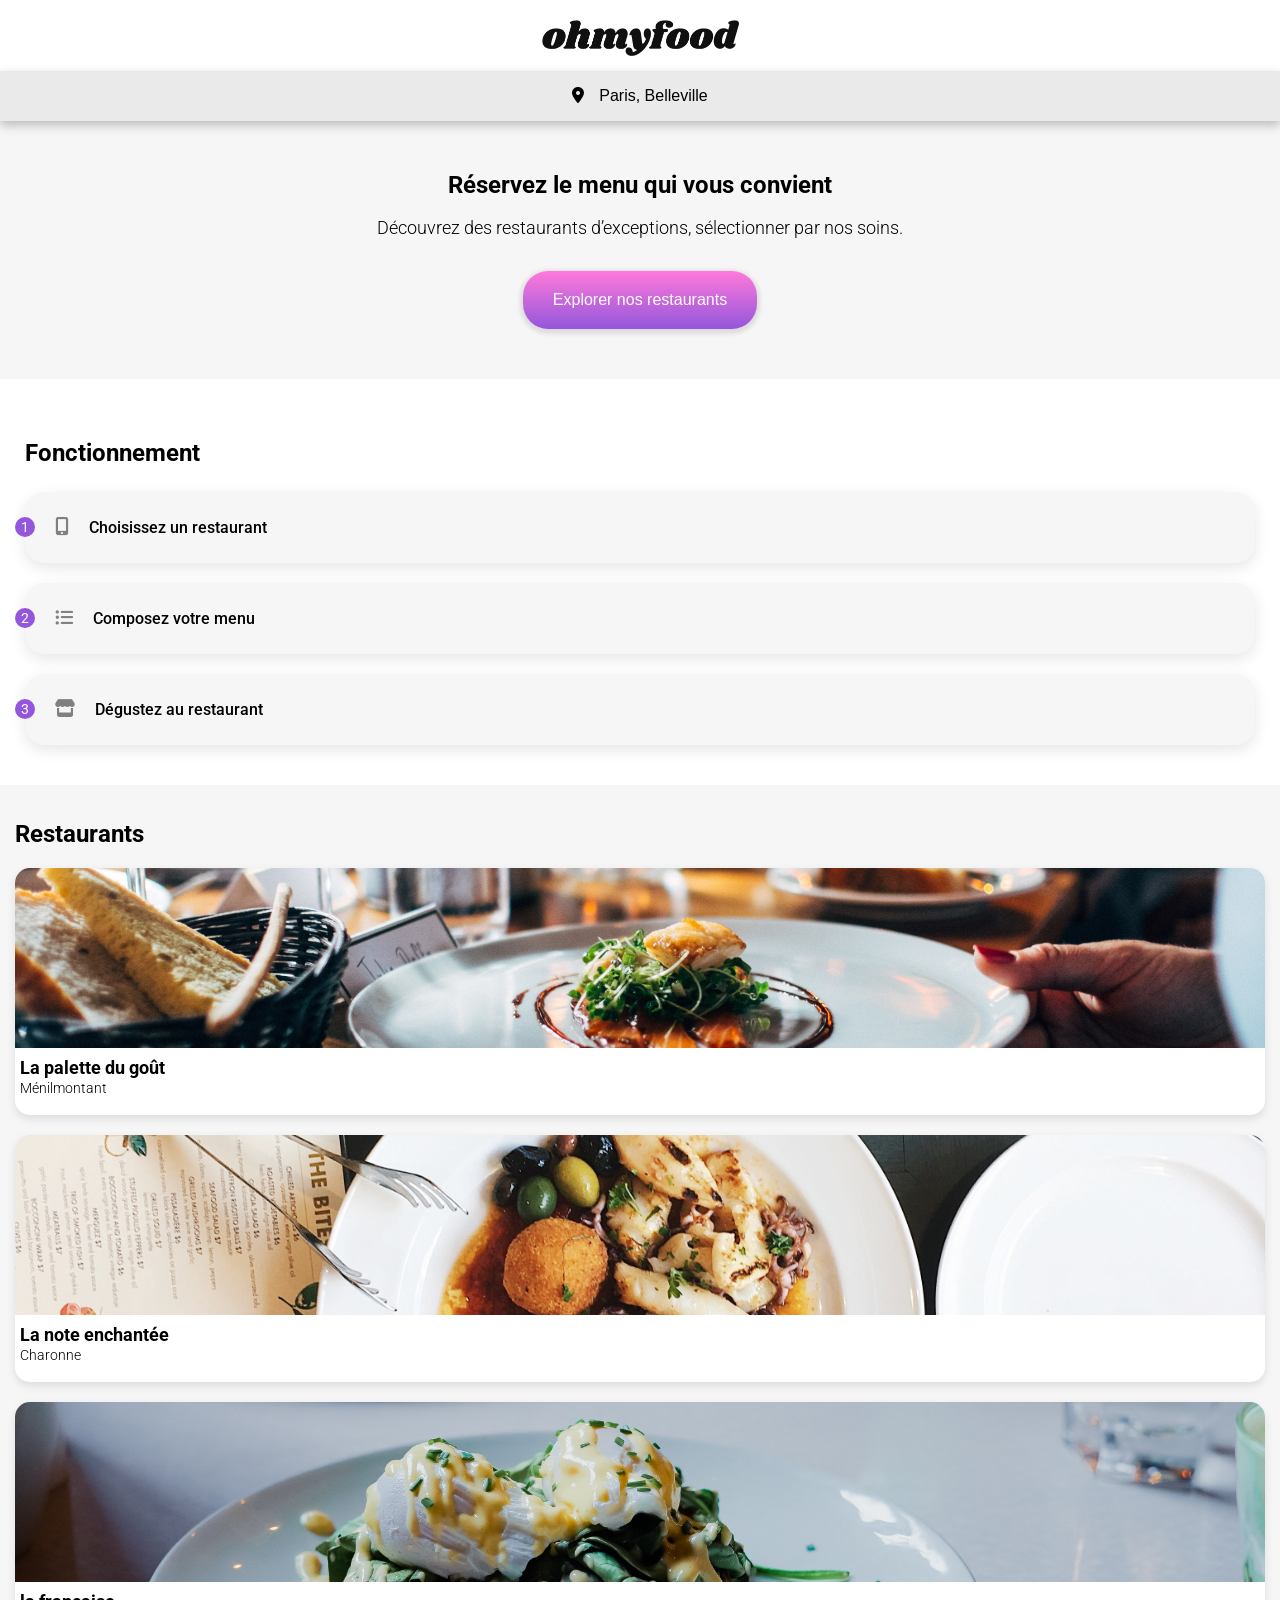
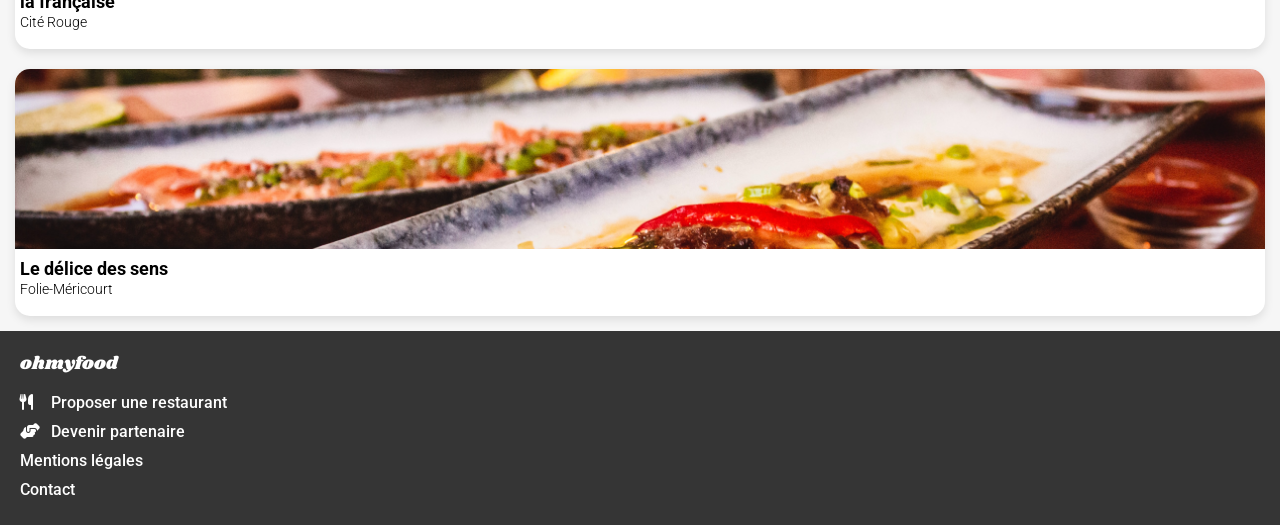
==== index.html @ 1ee656fc "ajout mixin et variable" ====
<!doctype html>
<html lang="fr">

<head>
    <meta charset="UTF-8" />
    <meta name="viewport" content="width=device-width, initial-scale=1.0" />
    <title>ohmyfood</title>
    <link rel="preconnect" href="https://fonts.googleapis.com" />
    <link rel="preconnect" href="https://fonts.gstatic.com" crossorigin />
    <link href="https://fonts.googleapis.com/css2?family=Roboto:ital,wght@0,100..900;1,100..900&display=swap"
        rel="stylesheet" />
    <link rel="preconnect" href="https://fonts.googleapis.com">
    <link rel="preconnect" href="https://fonts.gstatic.com" crossorigin>
    <link href="https://fonts.googleapis.com/css2?family=Shrikhand&display=swap" rel="stylesheet">
    <link rel="stylesheet" href="https://cdnjs.cloudflare.com/ajax/libs/font-awesome/6.5.1/css/all.min.css" />
    <link rel="stylesheet" href="assets/css/style.css" />
</head>

<body>
    <header class="header header">
        <img class="header__logo" src="assets/images/ohmyfood.png" alt="logo-du-site" />
    </header>
    <main>
        <section class="location">
            <button class="location__btn-location">
                <i class="fa-solid fa-location-dot"></i>Paris, Belleville
            </button>
        </section>
        <section class="hero">
            <h1 class="hero__title">Réservez le menu qui vous convient</h1>
            <p class="hero__description">
                Découvrez des restaurants d’exceptions, sélectionner par nos soins.
            </p>
            
            <button class="button button--cta"><a class="button button--cta__link" href="#restaurants"> Explorer nos restaurants </a></button>
        </section>
        <section class="fonctionnement">
            <h2 class="fonctionnement__title">Fonctionnement</h2>
            <ul class="fonctionnement__list">
                <li class="fonctionnement__item">
                    <span class="fonctionnement__number">1</span>
                    <i class="fonctionnement__icon fa-solid fa-mobile-screen-button"></i>
                    <p class="fonctionnement__text">Choisissez un restaurant</p>
                </li>
                <li class="fonctionnement__item">
                    <span class="fonctionnement__number">2</span>
                    <i class="fonctionnement__icon fa-solid fa-list-ul"></i>
                    <p class="fonctionnement__text">Composez votre menu</p>
                </li>
                <li class="fonctionnement__item">
                    <span class="fonctionnement__number">3</span>
                    <i class="fonctionnement__icon fa-solid fa-store"></i>
                    <p class="fonctionnement__text">Dégustez au restaurant</p>
                </li>
            </ul>
        </section>
        <section id="restaurants" class="restaurants">
            <h2 class="restaurans__title">Restaurants</h2>
            <div class="restaurants__cards">

                <article class="card">
                    <img src="assets/images/jay-wennington-N_Y88TWmGwA-unsplash.jpg" alt="restaurant La palette du gout"
                        class="card__img">

                    <div class="card__content">
                        <h3 class="card__subtitle">La palette du goût</h3>
                        <p class="card__location">Ménilmontant</p>
                    </div>
                </article>


                <article class="card">
                    <img src="assets/images/stil-u2Lp8tXIcjw-unsplash.jpg" alt="restaurant La note enchanté"
                        class="card__img">
                    <div class="card__content">
                        <h3 class="card__subtitle">La note enchantée</h3>
                        <p class="card__location"> Charonne</p>
                    </div>
                </article>
                <article class="card">
                    <img src="assets/images/toa-heftiba-DQKerTsQwi0-unsplash.jpg" alt="restaurant a la française"
                        class="card__img">
                    <div class=" card__content">
                        <h3 class="card__subtitle"> la française</h3>
                        <p class="card__location"> Cité Rouge</p>
                    </div>
                </article>
                <article class="card">
                    <img src="assets/images/louis-hansel-shotsoflouis-qNBGVyOCY8Q-unsplash.jpg"
                        alt="restaurant le délice des sens" class="card__img">
                    <div class="card__content">
                        <h3 class="card__subtitle">Le délice des sens</h3>
                        <p class="card__location">Folie-Méricourt</p>
                    </div>
                </article>
            </div>
        </section>
    </main>
    <footer class="footer">
        <h2 class="footer__logo">ohmyfood</h2>
        <ul class="footer__list">
            <li class="footer__items">
                <i class="footer__icon fa-solid fa-utensils"></i>
                Proposer une restaurant
            </li>
            <li class="footer__items">
                <i class="footer__icon fa-solid fa-handshake-angle"></i>
                Devenir partenaire
            </li>
            <li class="footer__items">
                Mentions légales
            </li>
            <li class="footer__items">
                Contact
            </li>
        </ul>

    </footer>
</body>

</html>
---- assets/css/style.css ----
@charset "UTF-8";
/***variable***/
body {
  margin: auto;
  font-family: "Roboto", sans-serif;
  max-width: 1440px;
}

.button {
  /***bouton général****/
  font-size: 16px;
  font-weight: 300;
  padding: 10px 15px;
  border-radius: 25px;
  text-align: center;
  text-decoration: none;
  cursor: pointer;
  transition: all 0.3s ease;
  display: inline-block;
  color: white;
  border: none;
}

.button--cta {
  background: linear-gradient(#ff79da, #9356dc);
  box-shadow: 0 2px 4px 3px rgba(0, 0, 0, 0.1);
  margin-bottom: 50px;
  margin-top: 15px;
}

.button--cta:hover {
  transform: scale(1.05);
  opacity: 0.9;
  box-shadow: 0 5px 15px rgba(0, 0, 0, 0.2);
}

.header {
  /***mon bloc***/
  display: flex;
  justify-content: center;
  align-items: center;
}
.header__logo {
  /***mon élément***/
  width: 197px;
  height: 36px;
  padding-top: 20px;
}

.location {
  /***mon bloc***/
  display: flex;
  justify-content: center;
  align-items: center;
  padding-top: 15px;
}
.location__btn-location {
  /***mon élément***/
  border: none;
  width: 100%;
  height: 50px;
  font-size: 16px;
  font-weight: 300;
  box-shadow: 0px 4px 10px rgba(0, 0, 0, 0.25);
  background-color: #eaeaea;
}
.location .fa-location-dot {
  padding-right: 15px;
}

.hero {
  background-color: #f6f6f6;
  /**mon bloc**/
  display: flex;
  flex-direction: column;
  align-items: center;
}
.hero__title {
  /***mon élément***/
  margin: 0;
  padding-top: 50px;
  font-size: 24px;
  font-weight: 700;
  text-align: center;
}
.hero__description {
  /***mon élément***/
  text-align: center;
  font-size: 18px;
  font-weight: 300;
}

.fonctionnement {
  padding: 40px 25px;
}
.fonctionnement__title {
  margin-bottom: 25px;
  font-size: 24px;
  font-weight: 700;
}
.fonctionnement__list {
  list-style: none;
  padding: 0;
  margin: 0;
  display: flex;
  flex-direction: column;
  gap: 20px;
}
.fonctionnement__item {
  position: relative;
  display: flex;
  align-items: center;
  gap: 20px;
  background-color: #f6f6f6;
  padding: 10px;
  border-radius: 20px;
  box-shadow: 0 5px 15px rgba(0, 0, 0, 0.1);
}
.fonctionnement__number {
  position: absolute;
  left: -10px;
  width: 20px;
  height: 20px;
  background: #9356dc;
  color: white;
  border-radius: 50%;
  display: flex;
  align-items: center;
  justify-content: center;
  font-size: 14px;
}
.fonctionnement__icon {
  color: grey;
  font-size: 18px;
  margin-left: 20px;
}
.fonctionnement__text {
  font-size: 16px;
  font-weight: 500;
}

.restaurants {
  background-color: #f6f6f6;
  padding: 15px;
}
.restaurants__title {
  font-size: 24px;
  font-weight: 700;
  margin-bottom: 20px;
}
.restaurants__cards {
  display: flex;
  flex-direction: column;
  gap: 20px;
}

.card {
  background-color: white;
  border-radius: 15px;
  overflow: hidden;
  box-shadow: 0 4px 10px rgba(0, 0, 0, 0.1);
}
.card__img {
  width: 100%;
  height: 180px;
  -o-object-fit: cover;
     object-fit: cover;
}
.card__content {
  padding: 5px;
}
.card__subtitle {
  font-size: 18px;
  font-weight: 700;
  margin: 0;
}
.card__location {
  font-size: 14px;
  margin-top: 2px;
  font-weight: 300;
}

.footer {
  display: flex;
  flex-direction: column;
  background-color: #353535;
}
.footer__logo {
  font-family: "Shrikhand", serif;
  color: white;
  font-size: 18px;
  font-weight: 400;
  margin-top: 20px;
  margin-left: 20px;
  margin-bottom: 0;
}
.footer__list {
  color: white;
  font-size: 16px;
  font-weight: 500;
  display: flex;
  flex-direction: column;
  list-style: none;
  padding-left: 20px;
}
.footer__items {
  display: flex;
  align-items: center;
  gap: 20px;
  padding-bottom: 10px;
}
.footer__icon {
  display: flex;
  width: 11px;
}/*# sourceMappingURL=style.css.map */
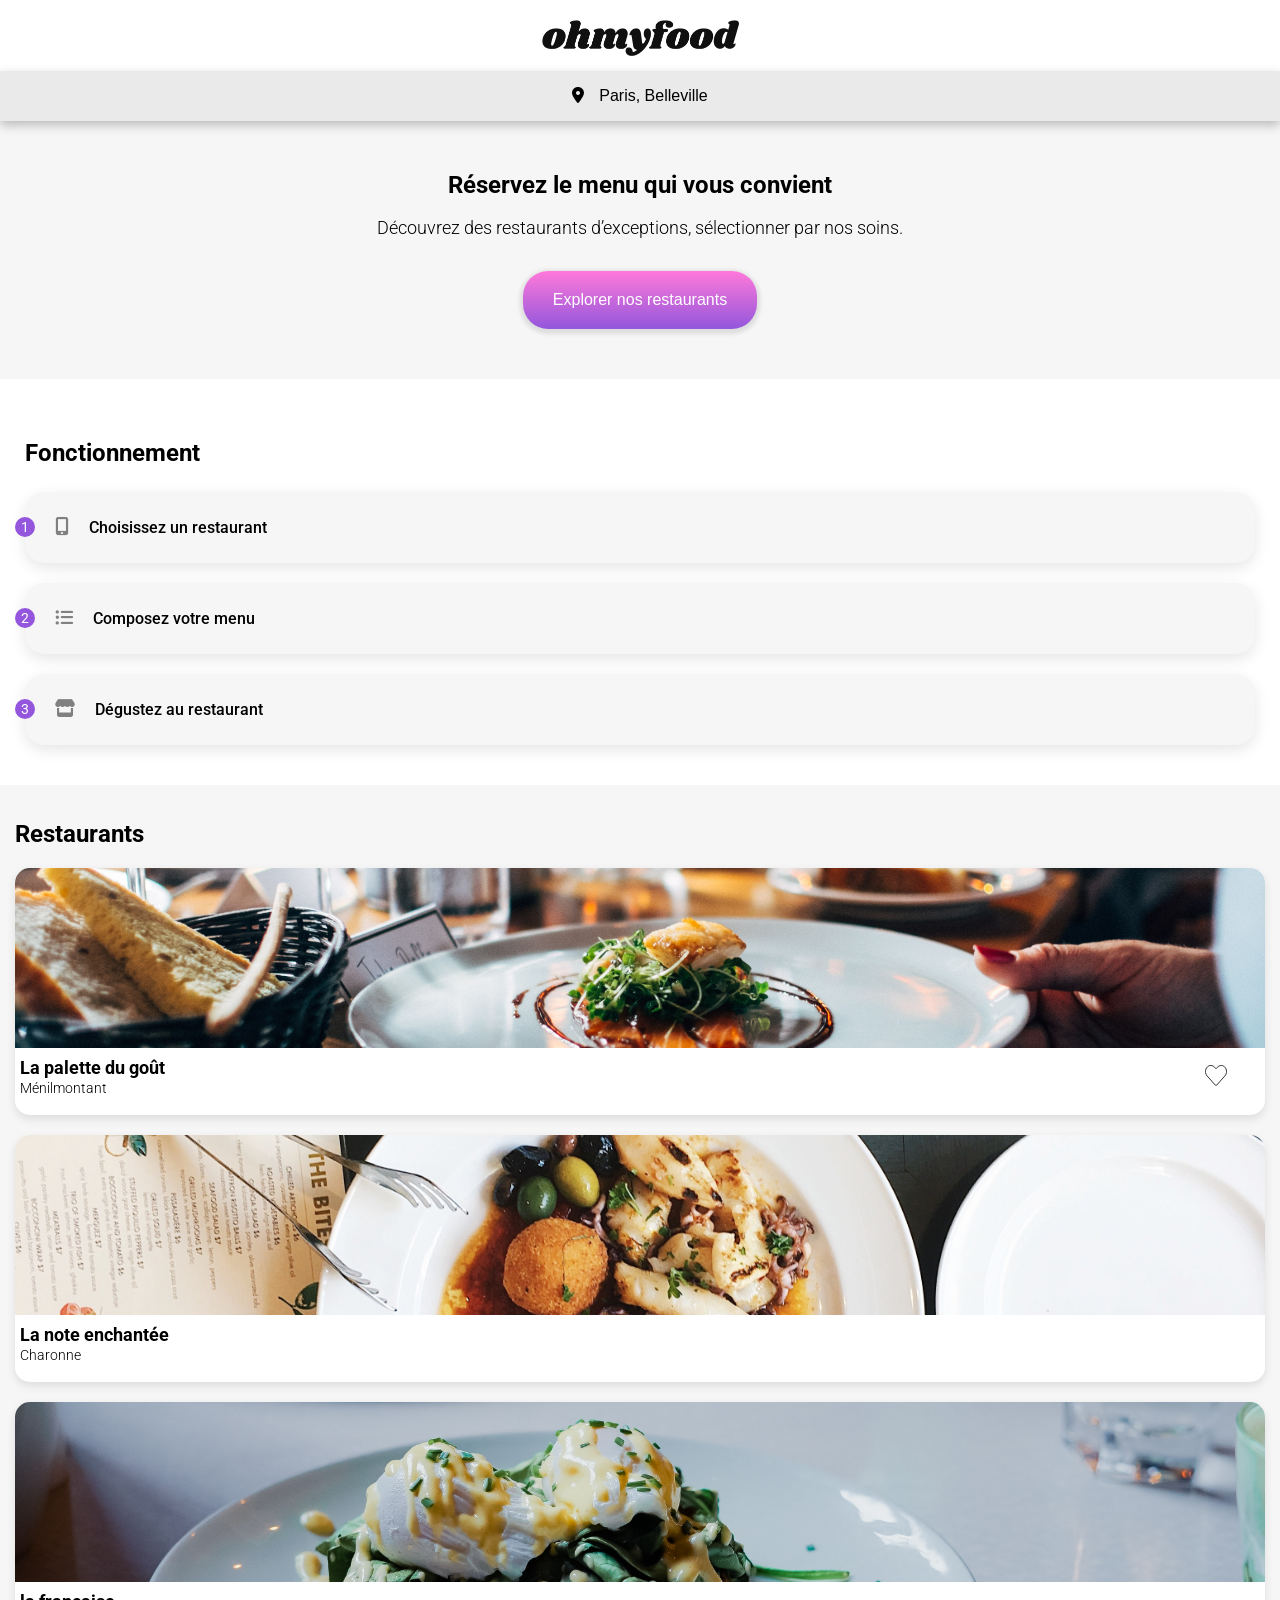
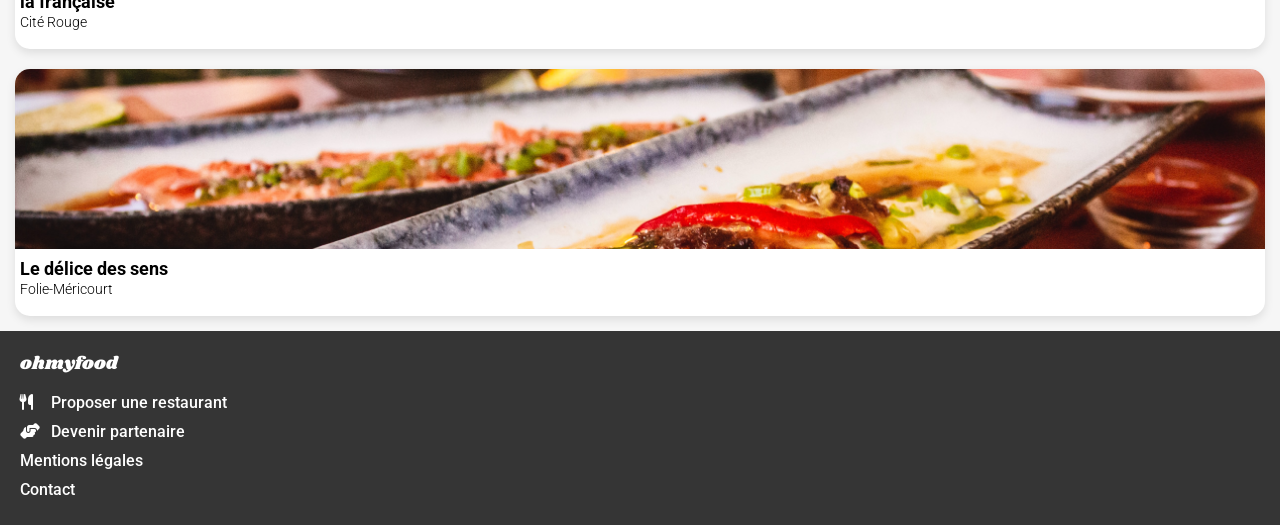
==== commit 1eb0e2c0: "feat: ajout du systéme de like avec svg (en cours)" ====
--- a/index.html
+++ b/index.html
@@ -31,8 +31,9 @@
             <p class="hero__description">
                 Découvrez des restaurants d’exceptions, sélectionner par nos soins.
             </p>
-            
-            <button class="button button--cta"><a class="button button--cta__link" href="#restaurants"> Explorer nos restaurants </a></button>
+
+            <button class="button button--cta"><a class="button button--cta__link" href="#restaurants"> Explorer nos
+                    restaurants </a></button>
         </section>
         <section class="fonctionnement">
             <h2 class="fonctionnement__title">Fonctionnement</h2>
@@ -65,6 +66,20 @@
                     <div class="card__content">
                         <h3 class="card__subtitle">La palette du goût</h3>
                         <p class="card__location">Ménilmontant</p>
+                        <div class="card__like">
+
+                            <svg class="card__heart" width="22" height="21" viewBox="0 0 22 21" fill="none"
+                                xmlns="http://www.w3.org/2000/svg">
+                                <path
+                                    d="M12.2207 2.40527C14.1599 0.222558 17.2057 -0.147219 19.3223 1.62402L19.5244 1.80176C22.0187 4.12419 22.1558 8.32368 19.9121 10.8496L11.5977 20.2148C11.2807 20.5716 10.8021 20.5941 10.4648 20.2822L10.3994 20.2148L2.08496 10.8496C-0.0847856 8.40259 -0.0235333 4.38556 2.25 2.02539L2.47656 1.80176C4.53112 -0.108075 7.5843 0.134683 9.58887 2.19922L9.78027 2.40527L10.627 3.35742L11.001 3.77734L11.374 3.35742L12.2207 2.40527Z"
+                                    ></path>
+                            </svg>
+
+
+
+
+                        </div>
+
                     </div>
                 </article>
 
@@ -118,4 +133,4 @@
     </footer>
 </body>
 
-</html>
+</html>
--- a/assets/css/style.css
+++ b/assets/css/style.css
@@ -34,6 +34,48 @@
   box-shadow: 0 5px 15px rgba(0, 0, 0, 0.2);
 }
 
+.card {
+  background-color: white;
+  border-radius: 15px;
+  overflow: hidden;
+  box-shadow: 0 4px 10px rgba(0, 0, 0, 0.1);
+  position: relative;
+}
+.card__img {
+  width: 100%;
+  height: 180px;
+  -o-object-fit: cover;
+     object-fit: cover;
+}
+.card__content {
+  padding: 5px;
+}
+.card__subtitle {
+  font-size: 18px;
+  font-weight: 700;
+  margin: 0;
+}
+.card__location {
+  font-size: 14px;
+  margin-top: 2px;
+  font-weight: 300;
+}
+.card__like {
+  position: absolute;
+  right: 60px;
+  bottom: 25px;
+  height: 25px;
+}
+.card__heart {
+  fill: transparent;
+  stroke: black;
+  stroke-width: 0.8;
+  position: absolute;
+  cursor: pointer;
+  transition: all 0.3s ease;
+  overflow: visible;
+}
+
 .header {
   /***mon bloc***/
   display: flex;
@@ -45,6 +87,40 @@
   width: 197px;
   height: 36px;
   padding-top: 20px;
+}
+
+.footer {
+  display: flex;
+  flex-direction: column;
+  background-color: #353535;
+}
+.footer__logo {
+  font-family: "Shrikhand", serif;
+  color: white;
+  font-size: 18px;
+  font-weight: 400;
+  margin-top: 20px;
+  margin-left: 20px;
+  margin-bottom: 0;
+}
+.footer__list {
+  color: white;
+  font-size: 16px;
+  font-weight: 500;
+  display: flex;
+  flex-direction: column;
+  list-style: none;
+  padding-left: 20px;
+}
+.footer__items {
+  display: flex;
+  align-items: center;
+  gap: 20px;
+  padding-bottom: 10px;
+}
+.footer__icon {
+  display: flex;
+  width: 11px;
 }
 
 .location {
@@ -126,7 +202,7 @@
   border-radius: 50%;
   display: flex;
   align-items: center;
-  justify-content: center;
+  justify-content: center; /*3*/
   font-size: 14px;
 }
 .fonctionnement__icon {
@@ -152,64 +228,4 @@
   display: flex;
   flex-direction: column;
   gap: 20px;
-}
-
-.card {
-  background-color: white;
-  border-radius: 15px;
-  overflow: hidden;
-  box-shadow: 0 4px 10px rgba(0, 0, 0, 0.1);
-}
-.card__img {
-  width: 100%;
-  height: 180px;
-  -o-object-fit: cover;
-     object-fit: cover;
-}
-.card__content {
-  padding: 5px;
-}
-.card__subtitle {
-  font-size: 18px;
-  font-weight: 700;
-  margin: 0;
-}
-.card__location {
-  font-size: 14px;
-  margin-top: 2px;
-  font-weight: 300;
-}
-
-.footer {
-  display: flex;
-  flex-direction: column;
-  background-color: #353535;
-}
-.footer__logo {
-  font-family: "Shrikhand", serif;
-  color: white;
-  font-size: 18px;
-  font-weight: 400;
-  margin-top: 20px;
-  margin-left: 20px;
-  margin-bottom: 0;
-}
-.footer__list {
-  color: white;
-  font-size: 16px;
-  font-weight: 500;
-  display: flex;
-  flex-direction: column;
-  list-style: none;
-  padding-left: 20px;
-}
-.footer__items {
-  display: flex;
-  align-items: center;
-  gap: 20px;
-  padding-bottom: 10px;
-}
-.footer__icon {
-  display: flex;
-  width: 11px;
 }/*# sourceMappingURL=style.css.map */
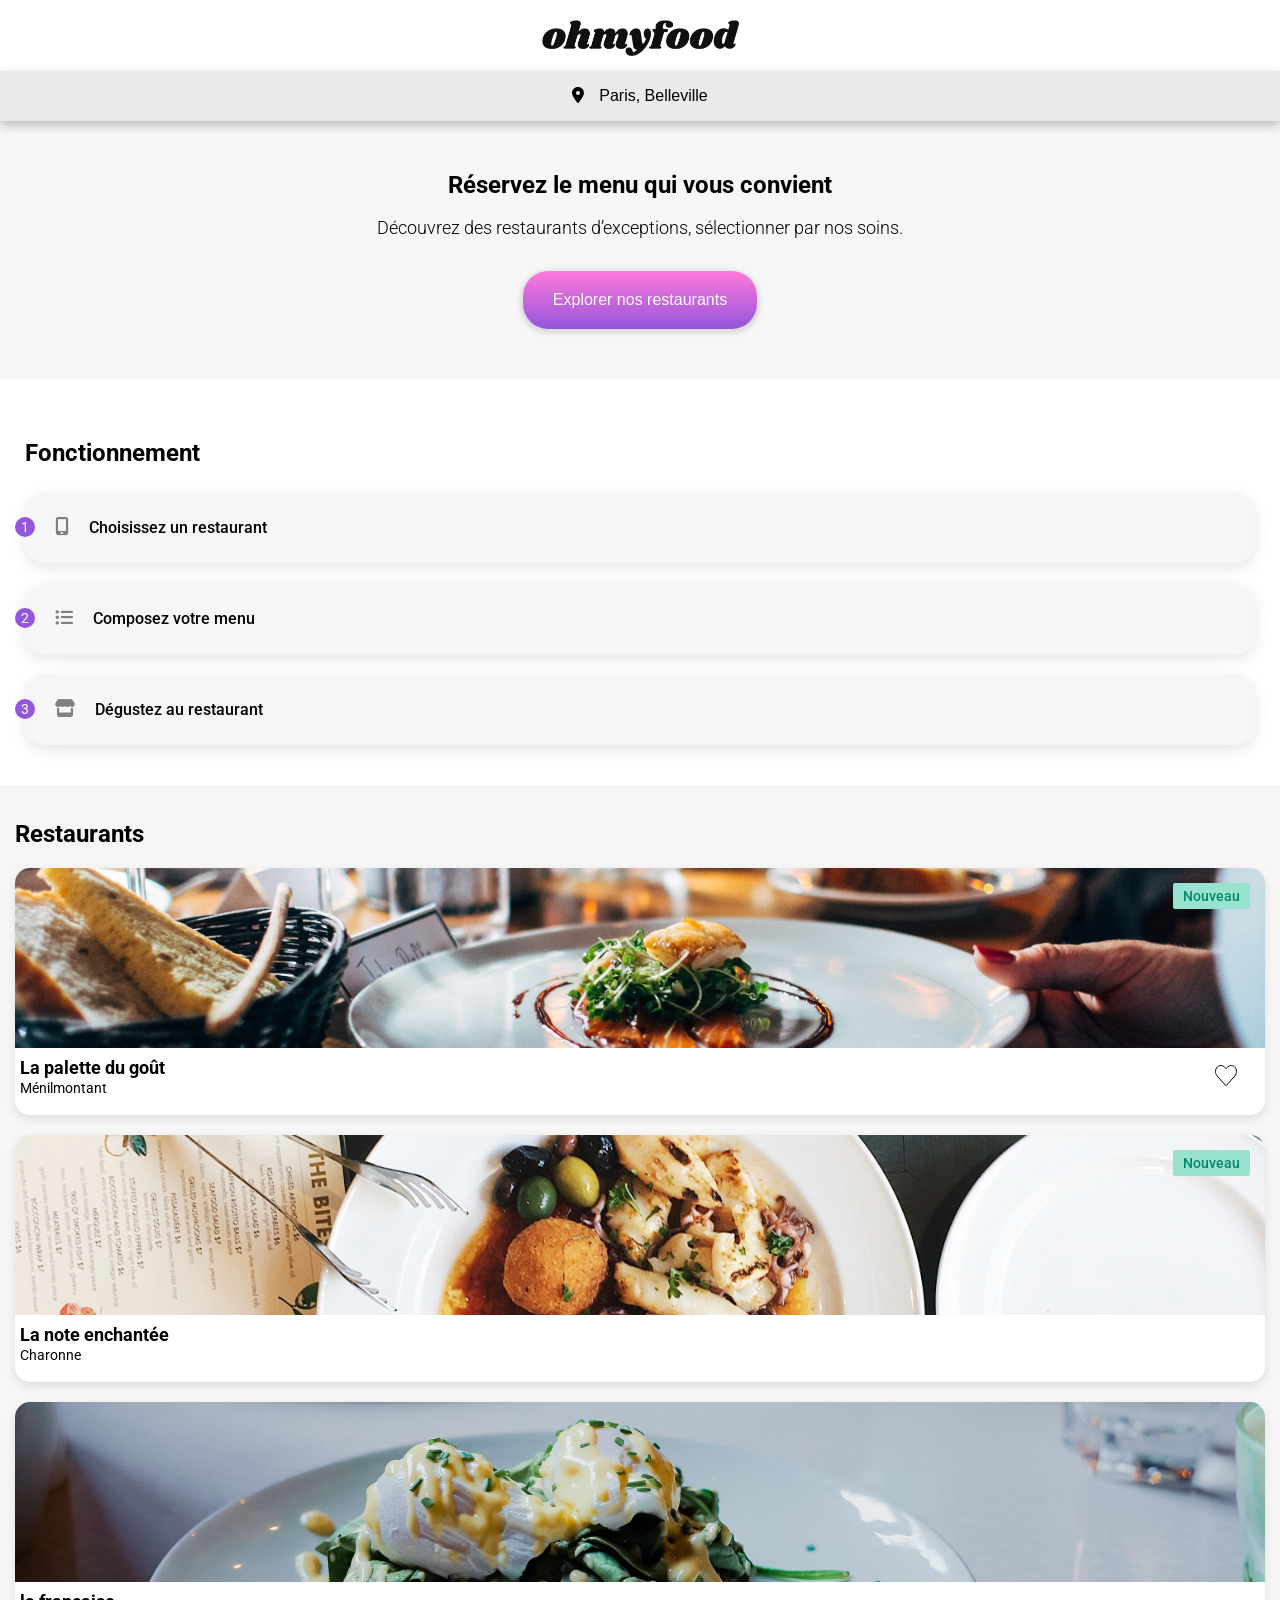
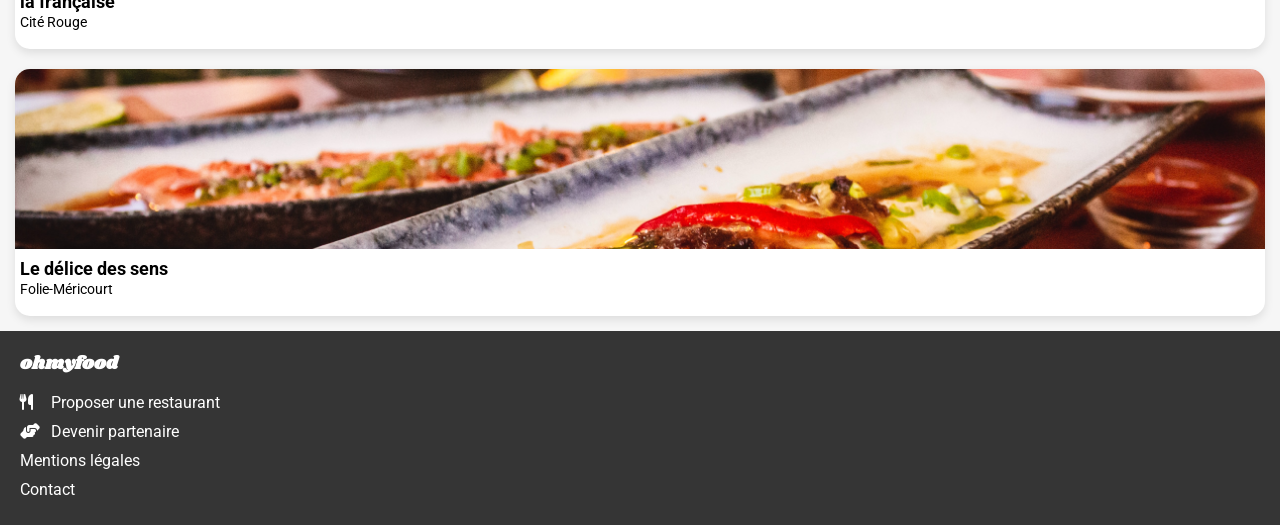
==== commit bbccf41a: "feat:ajout du bouton like avec animation et variable scss" ====
--- a/index.html
+++ b/index.html
@@ -66,19 +66,35 @@
                     <div class="card__content">
                         <h3 class="card__subtitle">La palette du goût</h3>
                         <p class="card__location">Ménilmontant</p>
-                        <div class="card__like">
+                        <label class="card__like">
+                            <input type="checkbox" class="card__checkbox">
+                            <svg class="card__heart--empty" width="22" height="21" viewBox="0 0 22 21" fill="none"
+                                xmlns="http://www.w3.org/2000/svg">
+                                <path
+                                    d="M12.2207 2.40527C14.1599 0.222558 17.2057 -0.147219 19.3223 1.62402L19.5244 1.80176C22.0187 4.12419 22.1558 8.32368 19.9121 10.8496L11.5977 20.2148C11.2807 20.5716 10.8021 20.5941 10.4648 20.2822L10.3994 20.2148L2.08496 10.8496C-0.0847856 8.40259 -0.0235333 4.38556 2.25 2.02539L2.47656 1.80176C4.53112 -0.108075 7.5843 0.134683 9.58887 2.19922L9.78027 2.40527L10.627 3.35742L11.001 3.77734L11.374 3.35742L12.2207 2.40527Z">
+                                </path>
 
+                            </svg>
                             <svg class="card__heart" width="22" height="21" viewBox="0 0 22 21" fill="none"
                                 xmlns="http://www.w3.org/2000/svg">
-                                <path
-                                    d="M12.2207 2.40527C14.1599 0.222558 17.2057 -0.147219 19.3223 1.62402L19.5244 1.80176C22.0187 4.12419 22.1558 8.32368 19.9121 10.8496L11.5977 20.2148C11.2807 20.5716 10.8021 20.5941 10.4648 20.2822L10.3994 20.2148L2.08496 10.8496C-0.0847856 8.40259 -0.0235333 4.38556 2.25 2.02539L2.47656 1.80176C4.53112 -0.108075 7.5843 0.134683 9.58887 2.19922L9.78027 2.40527L10.627 3.35742L11.001 3.77734L11.374 3.35742L12.2207 2.40527Z"
-                                    ></path>
+                                <defs>
+                                    <linearGradient id="gradient" x1="0%" y1="100%" x2="0%" y2="0%">
+                                        <stop offset="0%" stop-color="#9356dc" />
+                                        <stop offset="100%" stop-color="#ff79da" />
+                                    </linearGradient>
+                                </defs>
+                                <path fill="url(#gradient)"
+                                    d="M12.2207 2.40527C14.1599 0.222558 17.2057 -0.147219 19.3223 1.62402L19.5244 1.80176C22.0187 4.12419 22.1558 8.32368 19.9121 10.8496L11.5977 20.2148C11.2807 20.5716 10.8021 20.5941 10.4648 20.2822L10.3994 20.2148L2.08496 10.8496C-0.0847856 8.40259 -0.0235333 4.38556 2.25 2.02539L2.47656 1.80176C4.53112 -0.108075 7.5843 0.134683 9.58887 2.19922L9.78027 2.40527L10.627 3.35742L11.001 3.77734L11.374 3.35742L12.2207 2.40527Z">
+                                </path>
                             </svg>
 
 
 
 
-                        </div>
+
+
+                        </label>
+                        <div class="card__etiquette">Nouveau</div>
 
                     </div>
                 </article>
@@ -90,6 +106,7 @@
                     <div class="card__content">
                         <h3 class="card__subtitle">La note enchantée</h3>
                         <p class="card__location"> Charonne</p>
+                        <div class="card__etiquette">Nouveau</div>
                     </div>
                 </article>
                 <article class="card">
@@ -98,6 +115,7 @@
                     <div class=" card__content">
                         <h3 class="card__subtitle"> la française</h3>
                         <p class="card__location"> Cité Rouge</p>
+
                     </div>
                 </article>
                 <article class="card">
@@ -106,6 +124,7 @@
                     <div class="card__content">
                         <h3 class="card__subtitle">Le délice des sens</h3>
                         <p class="card__location">Folie-Méricourt</p>
+
                     </div>
                 </article>
             </div>
--- a/assets/css/style.css
+++ b/assets/css/style.css
@@ -1,5 +1,4 @@
 @charset "UTF-8";
-/***variable***/
 body {
   margin: auto;
   font-family: "Roboto", sans-serif;
@@ -17,7 +16,7 @@
   cursor: pointer;
   transition: all 0.3s ease;
   display: inline-block;
-  color: white;
+  color: #ffffff;
   border: none;
 }
 
@@ -29,13 +28,13 @@
 }
 
 .button--cta:hover {
-  transform: scale(1.05);
+  transform: scale(1.01);
   opacity: 0.9;
   box-shadow: 0 5px 15px rgba(0, 0, 0, 0.2);
 }
 
 .card {
-  background-color: white;
+  background-color: #ffffff;
   border-radius: 15px;
   overflow: hidden;
   box-shadow: 0 4px 10px rgba(0, 0, 0, 0.1);
@@ -57,23 +56,49 @@
 }
 .card__location {
   font-size: 14px;
+  font-weight: 400;
   margin-top: 2px;
-  font-weight: 300;
-}
-.card__like {
-  position: absolute;
-  right: 60px;
+}
+.card__etiquette {
+  position: absolute;
+  top: 15px;
+  right: 15px;
+  background-color: #99e2d0;
+  color: #008766;
+  border-radius: 2px;
+  padding: 5px 10px;
+  font-size: 14px;
+  font-weight: 500;
+}
+.card__like { /**animation du coeur**/
+  position: absolute;
+  right: 50px;
   bottom: 25px;
   height: 25px;
-}
-.card__heart {
+  cursor: pointer;
+}
+.card__like .card__checkbox {
+  display: none;
+}
+.card__like .card__heart,
+.card__like .card__heart--empty {
+  position: absolute;
+  top: 0;
+  left: 0;
+}
+.card__like .card__heart--empty {
   fill: transparent;
-  stroke: black;
-  stroke-width: 0.8;
-  position: absolute;
-  cursor: pointer;
-  transition: all 0.3s ease;
-  overflow: visible;
+  stroke: #000000;
+}
+.card__like .card__heart {
+  clip-path: inset(100% 0 0 0);
+  transition: clip-path 0.7s ease;
+}
+.card__like .card__checkbox:checked ~ .card__heart {
+  clip-path: inset(0 0 0 0);
+}
+.card__like .card__checkbox:checked ~ .card__heart--empty {
+  opacity: 0;
 }
 
 .header {
@@ -96,17 +121,17 @@
 }
 .footer__logo {
   font-family: "Shrikhand", serif;
-  color: white;
-  font-size: 18px;
-  font-weight: 400;
+  color: #ffffff;
+  font-size: 18px;
+  font-weight: 700;
   margin-top: 20px;
   margin-left: 20px;
   margin-bottom: 0;
 }
 .footer__list {
-  color: white;
-  font-size: 16px;
-  font-weight: 500;
+  color: #ffffff;
+  font-size: 16px;
+  font-weight: 400;
   display: flex;
   flex-direction: column;
   list-style: none;
@@ -198,7 +223,7 @@
   width: 20px;
   height: 20px;
   background: #9356dc;
-  color: white;
+  color: #ffffff;
   border-radius: 50%;
   display: flex;
   align-items: center;
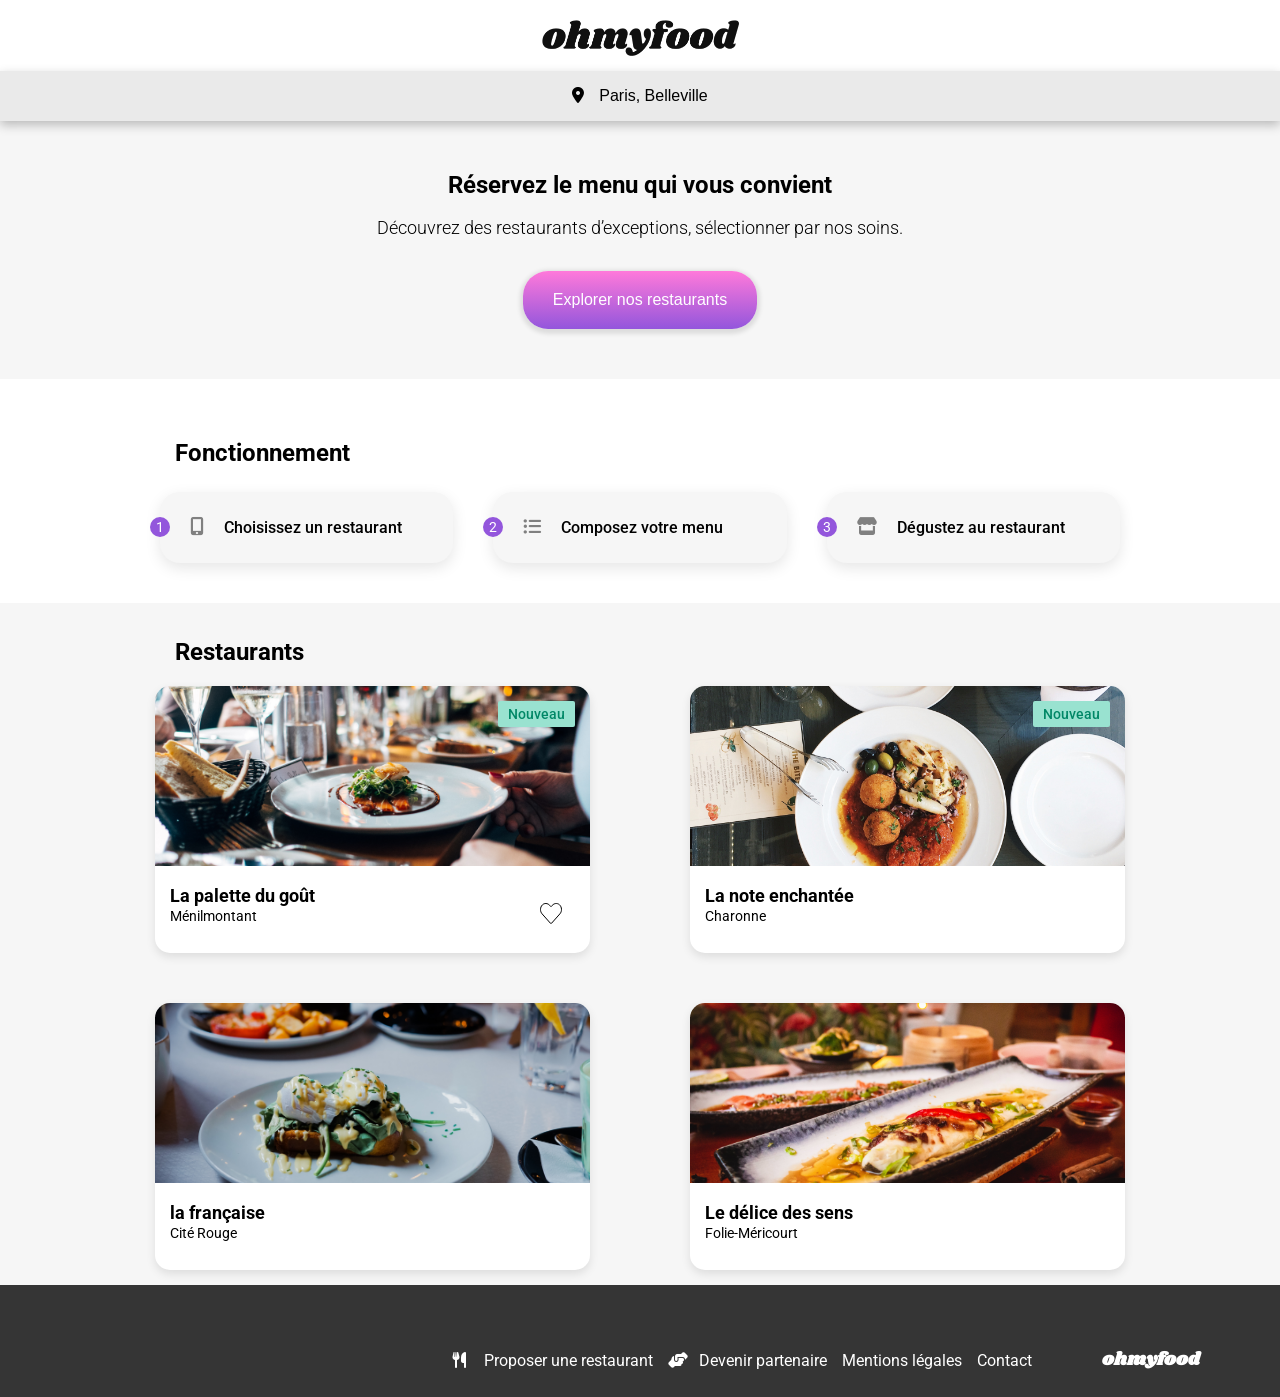
==== commit 2c7a0334: "feat: responsive desktop(fonctionnement,restaurants,footer)" ====
--- a/index.html
+++ b/index.html
@@ -56,7 +56,7 @@
             </ul>
         </section>
         <section id="restaurants" class="restaurants">
-            <h2 class="restaurans__title">Restaurants</h2>
+            <h2 class="restaurants__title">Restaurants</h2>
             <div class="restaurants__cards">
 
                 <article class="card">
--- a/assets/css/style.css
+++ b/assets/css/style.css
@@ -47,7 +47,7 @@
      object-fit: cover;
 }
 .card__content {
-  padding: 5px;
+  padding: 15px;
 }
 .card__subtitle {
   font-size: 18px;
@@ -91,14 +91,16 @@
   stroke: #000000;
 }
 .card__like .card__heart {
-  clip-path: inset(100% 0 0 0);
-  transition: clip-path 0.7s ease;
+  clip-path: inset(100% 0 0 0); /**masque completement le coeur(cacher en haut) ***/
+  transition: clip-path 0.7s ease; /***animation du coeur qui se remplit progressivement***/
 }
 .card__like .card__checkbox:checked ~ .card__heart {
-  clip-path: inset(0 0 0 0);
+  clip-path: inset(0 0 0 0); /***affiche le coeur rempli en entier***/
+  transition: clip-path 0.7s ease 0.1s; /***animation du coeur qui se remplit progressivement***/
 }
 .card__like .card__checkbox:checked ~ .card__heart--empty {
-  opacity: 0;
+  opacity: 0; /***rend le cœur vide invisible après le clic***/
+  transition: opacity 0.2s ease 0.2s; /***animation de disparition du coeur vide après le clic***/
 }
 
 .header {
@@ -227,7 +229,7 @@
   border-radius: 50%;
   display: flex;
   align-items: center;
-  justify-content: center; /*3*/
+  justify-content: center;
   font-size: 14px;
 }
 .fonctionnement__icon {
@@ -253,4 +255,57 @@
   display: flex;
   flex-direction: column;
   gap: 20px;
+}
+
+@media (min-width: 1024px) {
+  .fonctionnement {
+    margin: 0 auto;
+  }
+  .fonctionnement__title {
+    margin-left: 150px;
+  }
+  .fonctionnement__list {
+    flex-direction: row;
+    justify-content: center;
+    gap: 40px;
+  }
+  .fonctionnement__item {
+    width: calc((70% - 40px) / 3);
+  }
+  .restaurants {
+    margin: 0 auto;
+  }
+  .restaurants__title {
+    margin-left: 160px;
+  }
+  .restaurants__cards {
+    display: flex;
+    flex-direction: row;
+    flex-wrap: wrap;
+    row-gap: 50px;
+    -moz-column-gap: 100px;
+         column-gap: 100px;
+    justify-content: center;
+  }
+  .restaurants .card {
+    width: calc((72% - 30px) / 2);
+  }
+  .footer {
+    display: flex;
+    flex-direction: row;
+    justify-content: flex-end;
+    align-items: center;
+    gap: 50px;
+    padding: 1px 80px;
+    padding-top: 50px;
+  }
+  .footer__logo {
+    margin-top: -10px;
+    order: 2;
+  }
+  .footer__list {
+    order: 1;
+    flex-direction: row;
+    gap: 15px;
+  }
 }/*# sourceMappingURL=style.css.map */
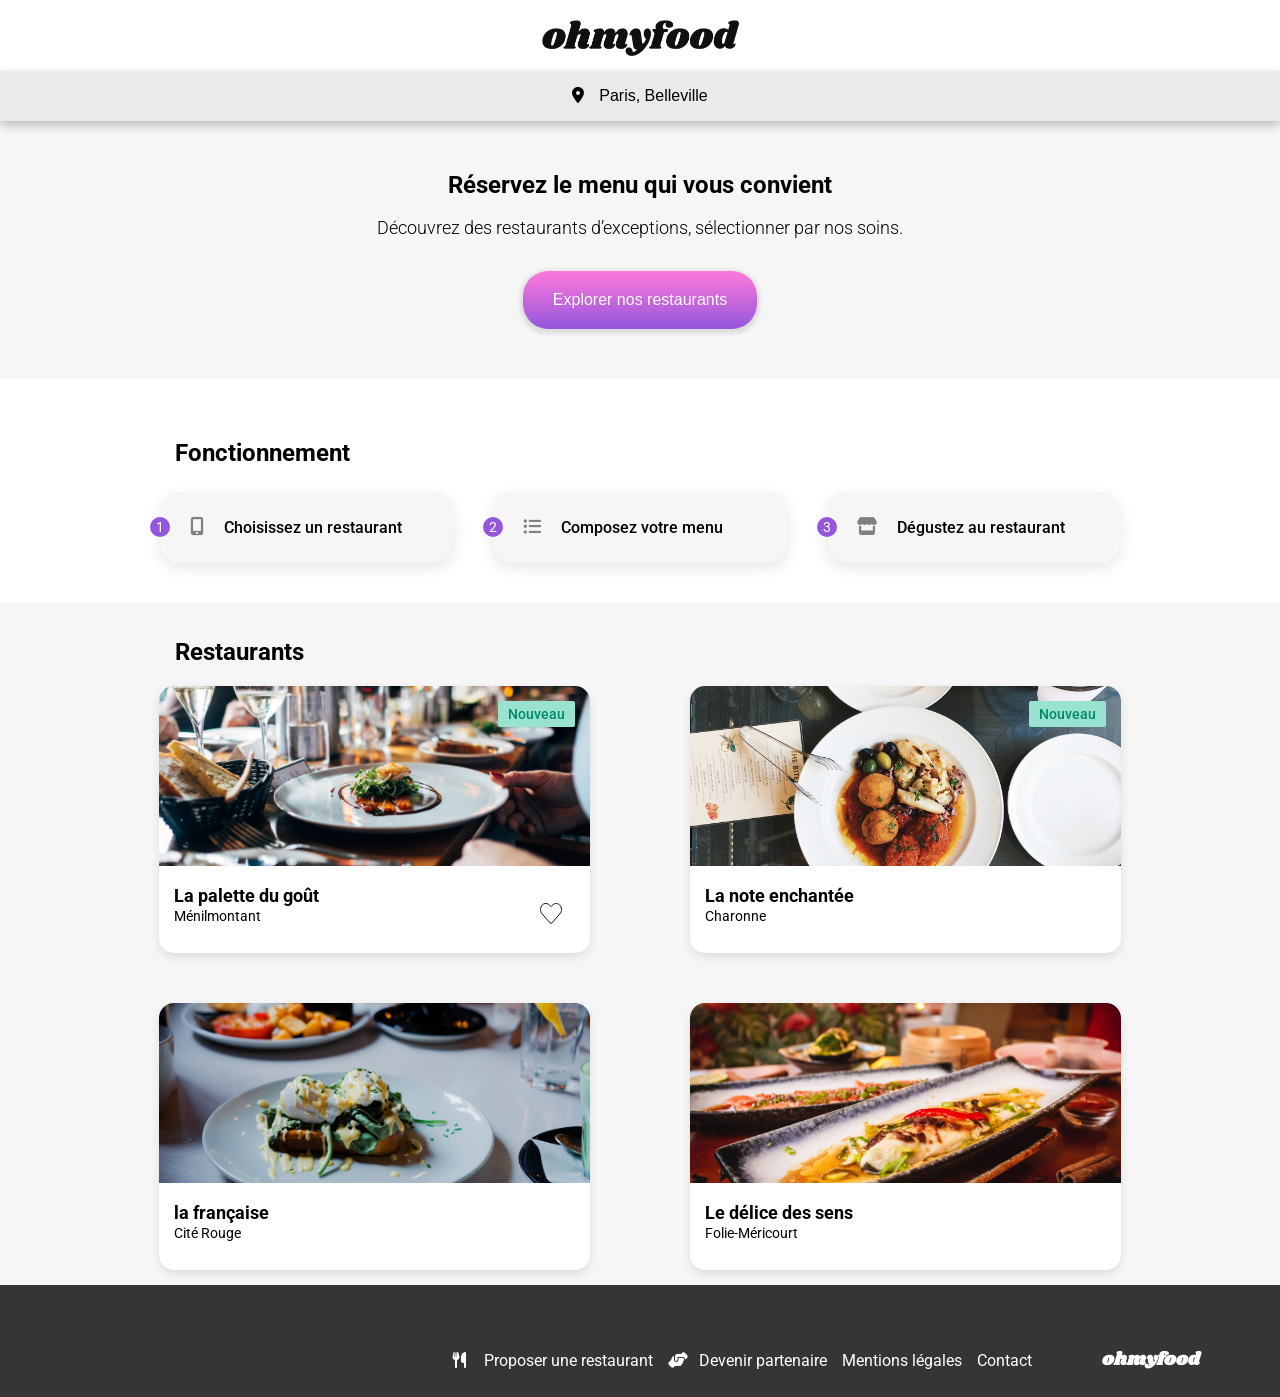
==== commit 1ca4085a: "Ajout des menus restaurants avec structure HTML et styles SCSS" ====
--- a/index.html
+++ b/index.html
@@ -58,75 +58,80 @@
         <section id="restaurants" class="restaurants">
             <h2 class="restaurants__title">Restaurants</h2>
             <div class="restaurants__cards">
+                <a href="restaurants/palette.html" class="card-link">
+                    <article class="card">
+                        <img src="assets/images/jay-wennington-N_Y88TWmGwA-unsplash.jpg"
+                            alt="restaurant La palette du gout" class="card__img">
 
-                <article class="card">
-                    <img src="assets/images/jay-wennington-N_Y88TWmGwA-unsplash.jpg" alt="restaurant La palette du gout"
-                        class="card__img">
+                        <div class="card__content">
+                            <h3 class="card__subtitle">La palette du goût</h3>
+                            <p class="card__location">Ménilmontant</p>
+                            <label class="card__like">
+                                <input type="checkbox" class="card__checkbox">
+                                <svg class="card__heart--empty" width="22" height="21" viewBox="0 0 22 21" fill="none"
+                                    xmlns="http://www.w3.org/2000/svg">
+                                    <path
+                                        d="M12.2207 2.40527C14.1599 0.222558 17.2057 -0.147219 19.3223 1.62402L19.5244 1.80176C22.0187 4.12419 22.1558 8.32368 19.9121 10.8496L11.5977 20.2148C11.2807 20.5716 10.8021 20.5941 10.4648 20.2822L10.3994 20.2148L2.08496 10.8496C-0.0847856 8.40259 -0.0235333 4.38556 2.25 2.02539L2.47656 1.80176C4.53112 -0.108075 7.5843 0.134683 9.58887 2.19922L9.78027 2.40527L10.627 3.35742L11.001 3.77734L11.374 3.35742L12.2207 2.40527Z">
+                                    </path>
 
-                    <div class="card__content">
-                        <h3 class="card__subtitle">La palette du goût</h3>
-                        <p class="card__location">Ménilmontant</p>
-                        <label class="card__like">
-                            <input type="checkbox" class="card__checkbox">
-                            <svg class="card__heart--empty" width="22" height="21" viewBox="0 0 22 21" fill="none"
-                                xmlns="http://www.w3.org/2000/svg">
-                                <path
-                                    d="M12.2207 2.40527C14.1599 0.222558 17.2057 -0.147219 19.3223 1.62402L19.5244 1.80176C22.0187 4.12419 22.1558 8.32368 19.9121 10.8496L11.5977 20.2148C11.2807 20.5716 10.8021 20.5941 10.4648 20.2822L10.3994 20.2148L2.08496 10.8496C-0.0847856 8.40259 -0.0235333 4.38556 2.25 2.02539L2.47656 1.80176C4.53112 -0.108075 7.5843 0.134683 9.58887 2.19922L9.78027 2.40527L10.627 3.35742L11.001 3.77734L11.374 3.35742L12.2207 2.40527Z">
-                                </path>
-
-                            </svg>
-                            <svg class="card__heart" width="22" height="21" viewBox="0 0 22 21" fill="none"
-                                xmlns="http://www.w3.org/2000/svg">
-                                <defs>
-                                    <linearGradient id="gradient" x1="0%" y1="100%" x2="0%" y2="0%">
-                                        <stop offset="0%" stop-color="#9356dc" />
-                                        <stop offset="100%" stop-color="#ff79da" />
-                                    </linearGradient>
-                                </defs>
-                                <path fill="url(#gradient)"
-                                    d="M12.2207 2.40527C14.1599 0.222558 17.2057 -0.147219 19.3223 1.62402L19.5244 1.80176C22.0187 4.12419 22.1558 8.32368 19.9121 10.8496L11.5977 20.2148C11.2807 20.5716 10.8021 20.5941 10.4648 20.2822L10.3994 20.2148L2.08496 10.8496C-0.0847856 8.40259 -0.0235333 4.38556 2.25 2.02539L2.47656 1.80176C4.53112 -0.108075 7.5843 0.134683 9.58887 2.19922L9.78027 2.40527L10.627 3.35742L11.001 3.77734L11.374 3.35742L12.2207 2.40527Z">
-                                </path>
-                            </svg>
+                                </svg>
+                                <svg class="card__heart" width="22" height="21" viewBox="0 0 22 21" fill="none"
+                                    xmlns="http://www.w3.org/2000/svg">
+                                    <defs>
+                                        <linearGradient id="gradient" x1="0%" y1="100%" x2="0%" y2="0%">
+                                            <stop offset="0%" stop-color="#9356dc" />
+                                            <stop offset="100%" stop-color="#ff79da" />
+                                        </linearGradient>
+                                    </defs>
+                                    <path fill="url(#gradient)"
+                                        d="M12.2207 2.40527C14.1599 0.222558 17.2057 -0.147219 19.3223 1.62402L19.5244 1.80176C22.0187 4.12419 22.1558 8.32368 19.9121 10.8496L11.5977 20.2148C11.2807 20.5716 10.8021 20.5941 10.4648 20.2822L10.3994 20.2148L2.08496 10.8496C-0.0847856 8.40259 -0.0235333 4.38556 2.25 2.02539L2.47656 1.80176C4.53112 -0.108075 7.5843 0.134683 9.58887 2.19922L9.78027 2.40527L10.627 3.35742L11.001 3.77734L11.374 3.35742L12.2207 2.40527Z">
+                                    </path>
+                                </svg>
 
 
 
 
 
 
-                        </label>
-                        <div class="card__etiquette">Nouveau</div>
+                            </label>
+                            <div class="card__etiquette">Nouveau</div>
 
-                    </div>
-                </article>
+                        </div>
+                    </article>
+                </a>
+                <a href="restaurants/note.html" class="card-link">
+                    <article class="card">
+                        <img src="assets/images/stil-u2Lp8tXIcjw-unsplash.jpg" alt="restaurant La note enchanté"
+                            class="card__img">
+                        <div class="card__content">
+                            <h3 class="card__subtitle">La note enchantée</h3>
+                            <p class="card__location"> Charonne</p>
+                            <div class="card__etiquette">Nouveau</div>
+                        </div>
+                    </article>
+                </a>
+                <a href="restaurants/francaise.html" class="card-link">
+                    <article class="card">
+                        <img src="assets/images/toa-heftiba-DQKerTsQwi0-unsplash.jpg" alt="restaurant a la française"
+                            class="card__img">
+                        <div class=" card__content">
+                            <h3 class="card__subtitle"> la française</h3>
+                            <p class="card__location"> Cité Rouge</p>
 
+                        </div>
+                    </article>
+                </a>
+                <a href="restaurants/delice.html" class="card-link">
+                    <article class="card">
+                        <img src="assets/images/louis-hansel-shotsoflouis-qNBGVyOCY8Q-unsplash.jpg"
+                            alt="restaurant le délice des sens" class="card__img">
+                        <div class="card__content">
+                            <h3 class="card__subtitle">Le délice des sens</h3>
+                            <p class="card__location">Folie-Méricourt</p>
 
-                <article class="card">
-                    <img src="assets/images/stil-u2Lp8tXIcjw-unsplash.jpg" alt="restaurant La note enchanté"
-                        class="card__img">
-                    <div class="card__content">
-                        <h3 class="card__subtitle">La note enchantée</h3>
-                        <p class="card__location"> Charonne</p>
-                        <div class="card__etiquette">Nouveau</div>
-                    </div>
-                </article>
-                <article class="card">
-                    <img src="assets/images/toa-heftiba-DQKerTsQwi0-unsplash.jpg" alt="restaurant a la française"
-                        class="card__img">
-                    <div class=" card__content">
-                        <h3 class="card__subtitle"> la française</h3>
-                        <p class="card__location"> Cité Rouge</p>
-
-                    </div>
-                </article>
-                <article class="card">
-                    <img src="assets/images/louis-hansel-shotsoflouis-qNBGVyOCY8Q-unsplash.jpg"
-                        alt="restaurant le délice des sens" class="card__img">
-                    <div class="card__content">
-                        <h3 class="card__subtitle">Le délice des sens</h3>
-                        <p class="card__location">Folie-Méricourt</p>
-
-                    </div>
-                </article>
+                        </div>
+                    </article>
+                </a>
             </div>
         </section>
     </main>
--- a/assets/css/style.css
+++ b/assets/css/style.css
@@ -27,6 +27,10 @@
   margin-top: 15px;
 }
 
+.button--large {
+  width: 60%;
+}
+
 .button--cta:hover {
   transform: scale(1.01);
   opacity: 0.9;
@@ -88,7 +92,7 @@
 }
 .card__like .card__heart--empty {
   fill: transparent;
-  stroke: #000000;
+  stroke: #101010;
 }
 .card__like .card__heart {
   clip-path: inset(100% 0 0 0); /**masque completement le coeur(cacher en haut) ***/
@@ -101,6 +105,11 @@
 .card__like .card__checkbox:checked ~ .card__heart--empty {
   opacity: 0; /***rend le cœur vide invisible après le clic***/
   transition: opacity 0.2s ease 0.2s; /***animation de disparition du coeur vide après le clic***/
+}
+
+.card-link {
+  text-decoration: none;
+  color: inherit;
 }
 
 .header {
@@ -233,7 +242,7 @@
   font-size: 14px;
 }
 .fonctionnement__icon {
-  color: grey;
+  color: #808080;
   font-size: 18px;
   margin-left: 20px;
 }
@@ -287,8 +296,8 @@
          column-gap: 100px;
     justify-content: center;
   }
-  .restaurants .card {
-    width: calc((72% - 30px) / 2);
+  .card-link {
+    width: calc((77% - 100px) / 2);
   }
   .footer {
     display: flex;
@@ -308,4 +317,130 @@
     flex-direction: row;
     gap: 15px;
   }
+}
+.menu__img {
+  width: 100%;
+  height: 275px;
+  -o-object-fit: cover;
+     object-fit: cover;
+  display: block;
+}
+.menu__content {
+  background: #f6f6f6;
+  border-radius: 40px 40px 0 0;
+  margin-top: -40px;
+  padding: 30px 20px;
+  position: relative;
+  z-index: 1;
+}
+.menu__title-texte {
+  font-family: "Shrikhand", serif;
+  font-size: 28px;
+  font-weight: 400;
+  margin: 0;
+  color: #101010;
+}
+.menu__section {
+  margin-top: 15px;
+}
+.menu__section-title {
+  font-size: 16px;
+  font-weight: 300;
+  position: relative;
+  display: inline-block;
+}
+.menu__section-title::after {
+  content: "";
+  position: absolute;
+  left: 0;
+  bottom: -7px;
+  width: 40px;
+  height: 3px;
+  background-color: #99e2d0;
+}
+.menu__item-content {
+  display: flex;
+  justify-content: space-between;
+  align-items: center;
+  width: 100%;
+  transition: margin-right 0.3s ease;
+  min-width: 0;
+}
+.menu__item {
+  display: flex;
+  position: relative;
+  justify-content: space-between;
+  background: #ffffff;
+  border-radius: 15px;
+  overflow: hidden;
+  cursor: pointer;
+  padding: 15px;
+  margin-top: 5px;
+  box-shadow: 0 4px 10px rgba(0, 0, 0, 0.1);
+  margin-bottom: 12px;
+}
+.menu__item-title {
+  margin: 0;
+  font-size: 18px;
+  font-weight: 500;
+  white-space: nowrap;
+  overflow: hidden;
+  text-overflow: ellipsis;
+}
+.menu__text {
+  display: flex;
+  flex-direction: column;
+  flex: 1;
+  min-width: 0;
+}
+.menu__item-desc {
+  margin: 0;
+  font-size: 15px;
+  font-weight: 300;
+  padding-top: 5px;
+  white-space: nowrap;
+  overflow: hidden;
+  text-overflow: ellipsis;
+}
+.menu__price {
+  font-weight: bold;
+  margin-left: 10px;
+  margin-top: 25px;
+  transition: margin-right 0.3s ease;
+}
+.menu__check {
+  position: absolute;
+  top: 0;
+  right: 0;
+  bottom: 0;
+  background: #99e2d0;
+  width: 60px;
+  color: #ffffff;
+  display: flex;
+  align-items: center;
+  justify-content: center;
+  transform: translateX(100%);
+  transition: transform 0.3s ease;
+}
+.menu__check i {
+  background: white;
+  color: #99e2d0;
+  border-radius: 50%;
+  width: 24px;
+  height: 24px;
+  display: flex;
+  align-items: center;
+  justify-content: center;
+  font-size: 16px;
+}
+.menu__item:hover .menu__item-content {
+  margin-right: 60px;
+}
+.menu__item:hover .menu__check {
+  transform: translateX(0);
+}
+.menu__button {
+  display: flex;
+  justify-content: center;
+  margin-top: 30px;
 }/*# sourceMappingURL=style.css.map */
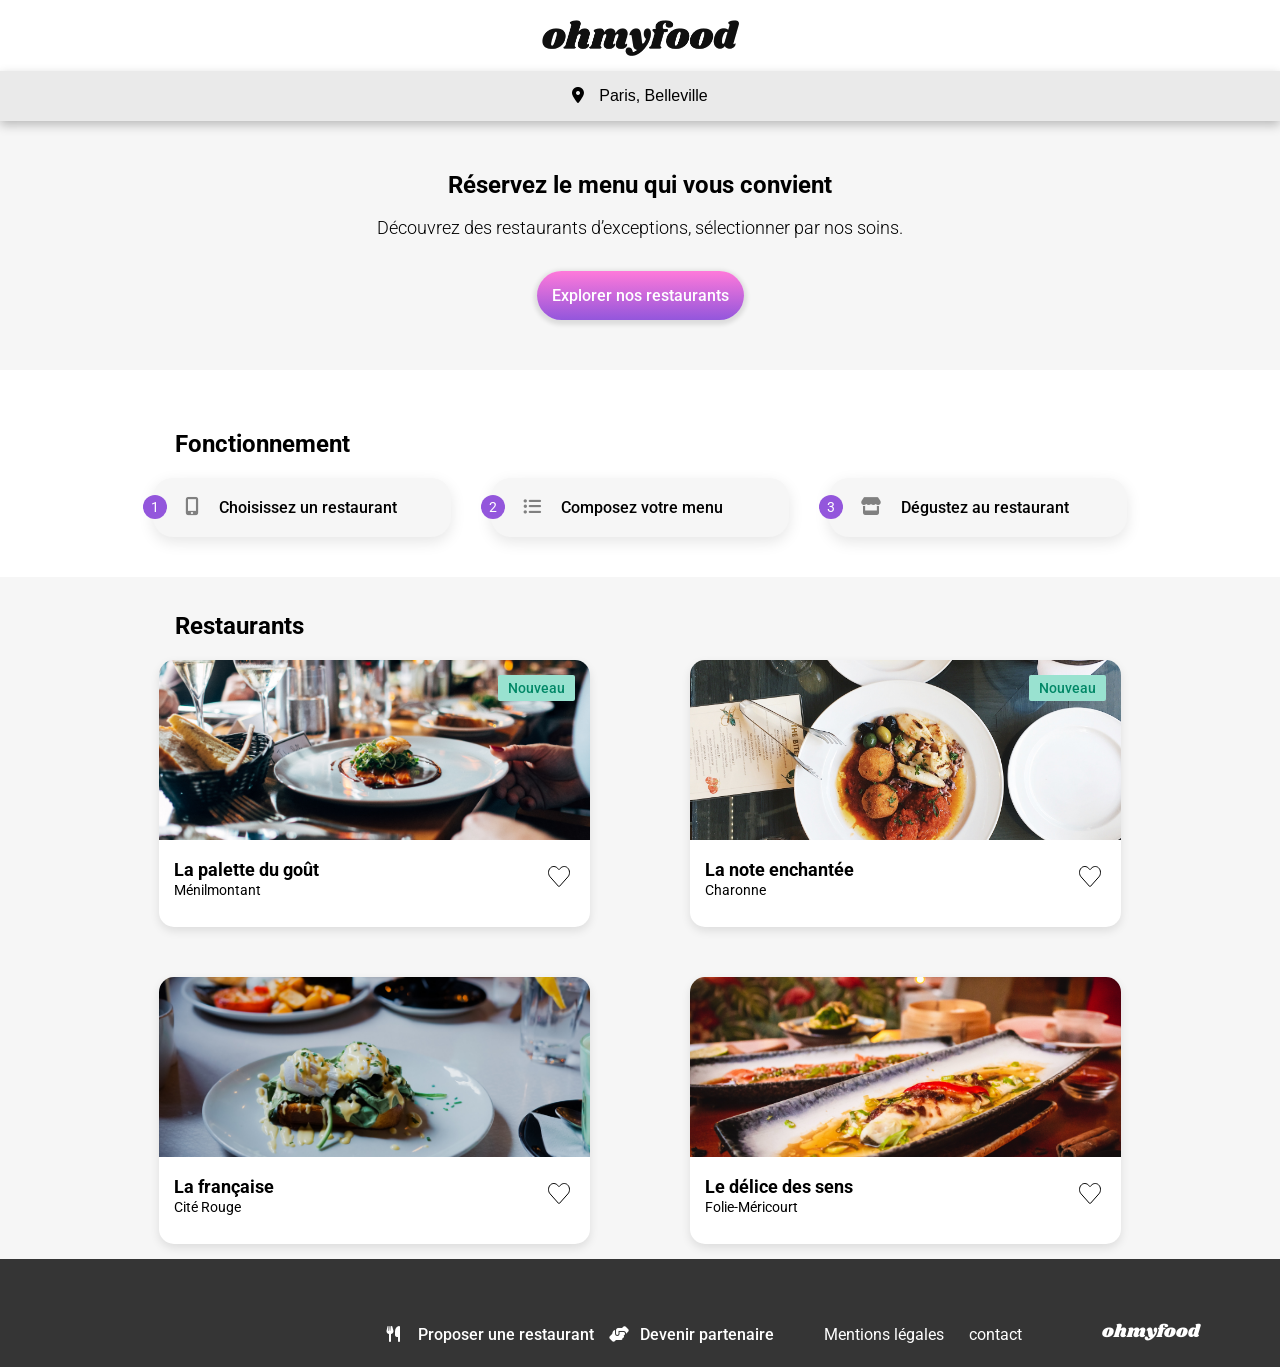
==== commit c73d2164: "feat: amélioration du responsive et ajustement du layout" ====
--- a/index.html
+++ b/index.html
@@ -1,24 +1,24 @@
-<!doctype html>
+<!DOCTYPE html>
 <html lang="fr">
 
 <head>
-    <meta charset="UTF-8" />
-    <meta name="viewport" content="width=device-width, initial-scale=1.0" />
+    <meta charset="UTF-8">
+    <meta name="viewport" content="width=device-width, initial-scale=1.0">
     <title>ohmyfood</title>
-    <link rel="preconnect" href="https://fonts.googleapis.com" />
-    <link rel="preconnect" href="https://fonts.gstatic.com" crossorigin />
+    <link rel="preconnect" href="https://fonts.googleapis.com">
+    <link rel="preconnect" href="https://fonts.gstatic.com" crossorigin>
     <link href="https://fonts.googleapis.com/css2?family=Roboto:ital,wght@0,100..900;1,100..900&display=swap"
-        rel="stylesheet" />
+        rel="stylesheet">
     <link rel="preconnect" href="https://fonts.googleapis.com">
     <link rel="preconnect" href="https://fonts.gstatic.com" crossorigin>
     <link href="https://fonts.googleapis.com/css2?family=Shrikhand&display=swap" rel="stylesheet">
-    <link rel="stylesheet" href="https://cdnjs.cloudflare.com/ajax/libs/font-awesome/6.5.1/css/all.min.css" />
-    <link rel="stylesheet" href="assets/css/style.css" />
+    <link rel="stylesheet" href="https://cdnjs.cloudflare.com/ajax/libs/font-awesome/6.5.1/css/all.min.css">
+    <link rel="stylesheet" href="assets/css/style.css">
 </head>
 
 <body>
     <header class="header header">
-        <img class="header__logo" src="assets/images/ohmyfood.png" alt="logo-du-site" />
+        <img class="header__logo" src="assets/images/ohmyfood.png" alt="logo-du-site">
     </header>
     <main>
         <section class="location">
@@ -32,28 +32,29 @@
                 Découvrez des restaurants d’exceptions, sélectionner par nos soins.
             </p>
 
-            <button class="button button--cta"><a class="button button--cta__link" href="#restaurants"> Explorer nos
-                    restaurants </a></button>
+            <a class="button button--cta" href="#restaurants">
+                Explorer nos restaurants
+            </a>
         </section>
         <section class="fonctionnement">
             <h2 class="fonctionnement__title">Fonctionnement</h2>
-            <ul class="fonctionnement__list">
+            <ol class="fonctionnement__list">
                 <li class="fonctionnement__item">
-                    <span class="fonctionnement__number">1</span>
+
                     <i class="fonctionnement__icon fa-solid fa-mobile-screen-button"></i>
                     <p class="fonctionnement__text">Choisissez un restaurant</p>
                 </li>
                 <li class="fonctionnement__item">
-                    <span class="fonctionnement__number">2</span>
+
                     <i class="fonctionnement__icon fa-solid fa-list-ul"></i>
                     <p class="fonctionnement__text">Composez votre menu</p>
                 </li>
                 <li class="fonctionnement__item">
-                    <span class="fonctionnement__number">3</span>
+
                     <i class="fonctionnement__icon fa-solid fa-store"></i>
                     <p class="fonctionnement__text">Dégustez au restaurant</p>
                 </li>
-            </ul>
+            </ol>
         </section>
         <section id="restaurants" class="restaurants">
             <h2 class="restaurants__title">Restaurants</h2>
@@ -66,34 +67,28 @@
                         <div class="card__content">
                             <h3 class="card__subtitle">La palette du goût</h3>
                             <p class="card__location">Ménilmontant</p>
-                            <label class="card__like">
-                                <input type="checkbox" class="card__checkbox">
-                                <svg class="card__heart--empty" width="22" height="21" viewBox="0 0 22 21" fill="none"
-                                    xmlns="http://www.w3.org/2000/svg">
-                                    <path
-                                        d="M12.2207 2.40527C14.1599 0.222558 17.2057 -0.147219 19.3223 1.62402L19.5244 1.80176C22.0187 4.12419 22.1558 8.32368 19.9121 10.8496L11.5977 20.2148C11.2807 20.5716 10.8021 20.5941 10.4648 20.2822L10.3994 20.2148L2.08496 10.8496C-0.0847856 8.40259 -0.0235333 4.38556 2.25 2.02539L2.47656 1.80176C4.53112 -0.108075 7.5843 0.134683 9.58887 2.19922L9.78027 2.40527L10.627 3.35742L11.001 3.77734L11.374 3.35742L12.2207 2.40527Z">
-                                    </path>
-
-                                </svg>
-                                <svg class="card__heart" width="22" height="21" viewBox="0 0 22 21" fill="none"
-                                    xmlns="http://www.w3.org/2000/svg">
-                                    <defs>
-                                        <linearGradient id="gradient" x1="0%" y1="100%" x2="0%" y2="0%">
-                                            <stop offset="0%" stop-color="#9356dc" />
-                                            <stop offset="100%" stop-color="#ff79da" />
-                                        </linearGradient>
-                                    </defs>
-                                    <path fill="url(#gradient)"
-                                        d="M12.2207 2.40527C14.1599 0.222558 17.2057 -0.147219 19.3223 1.62402L19.5244 1.80176C22.0187 4.12419 22.1558 8.32368 19.9121 10.8496L11.5977 20.2148C11.2807 20.5716 10.8021 20.5941 10.4648 20.2822L10.3994 20.2148L2.08496 10.8496C-0.0847856 8.40259 -0.0235333 4.38556 2.25 2.02539L2.47656 1.80176C4.53112 -0.108075 7.5843 0.134683 9.58887 2.19922L9.78027 2.40527L10.627 3.35742L11.001 3.77734L11.374 3.35742L12.2207 2.40527Z">
-                                    </path>
-                                </svg>
-
-
-
-
-
-
-                            </label>
+                            <div class="card__like">
+
+                                <svg class="card__heart--empty" width="22" height="21" viewBox="0 0 22 21" fill="none"
+                                    xmlns="http://www.w3.org/2000/svg">
+                                    <path
+                                        d="M12.2207 2.40527C14.1599 0.222558 17.2057 -0.147219 19.3223 1.62402L19.5244 1.80176C22.0187 4.12419 22.1558 8.32368 19.9121 10.8496L11.5977 20.2148C11.2807 20.5716 10.8021 20.5941 10.4648 20.2822L10.3994 20.2148L2.08496 10.8496C-0.0847856 8.40259 -0.0235333 4.38556 2.25 2.02539L2.47656 1.80176C4.53112 -0.108075 7.5843 0.134683 9.58887 2.19922L9.78027 2.40527L10.627 3.35742L11.001 3.77734L11.374 3.35742L12.2207 2.40527Z">
+                                    </path>
+
+                                </svg>
+                                <svg class="card__heart" width="22" height="21" viewBox="0 0 22 21" fill="none"
+                                    xmlns="http://www.w3.org/2000/svg">
+                                    <defs>
+                                        <linearGradient id="gradient2" x1="0%" y1="100%" x2="0%" y2="0%">
+                                            <stop offset="0%" stop-color="#9356dc" />
+                                            <stop offset="100%" stop-color="#ff79da" />
+                                        </linearGradient>
+                                    </defs>
+                                    <path fill="url(#gradient2)"
+                                        d="M12.2207 2.40527C14.1599 0.222558 17.2057 -0.147219 19.3223 1.62402L19.5244 1.80176C22.0187 4.12419 22.1558 8.32368 19.9121 10.8496L11.5977 20.2148C11.2807 20.5716 10.8021 20.5941 10.4648 20.2822L10.3994 20.2148L2.08496 10.8496C-0.0847856 8.40259 -0.0235333 4.38556 2.25 2.02539L2.47656 1.80176C4.53112 -0.108075 7.5843 0.134683 9.58887 2.19922L9.78027 2.40527L10.627 3.35742L11.001 3.77734L11.374 3.35742L12.2207 2.40527Z">
+                                    </path>
+                                </svg>
+                            </div>
                             <div class="card__etiquette">Nouveau</div>
 
                         </div>
@@ -106,6 +101,28 @@
                         <div class="card__content">
                             <h3 class="card__subtitle">La note enchantée</h3>
                             <p class="card__location"> Charonne</p>
+                            <div class="card__like">
+
+                                <svg class="card__heart--empty" width="22" height="21" viewBox="0 0 22 21" fill="none"
+                                    xmlns="http://www.w3.org/2000/svg">
+                                    <path
+                                        d="M12.2207 2.40527C14.1599 0.222558 17.2057 -0.147219 19.3223 1.62402L19.5244 1.80176C22.0187 4.12419 22.1558 8.32368 19.9121 10.8496L11.5977 20.2148C11.2807 20.5716 10.8021 20.5941 10.4648 20.2822L10.3994 20.2148L2.08496 10.8496C-0.0847856 8.40259 -0.0235333 4.38556 2.25 2.02539L2.47656 1.80176C4.53112 -0.108075 7.5843 0.134683 9.58887 2.19922L9.78027 2.40527L10.627 3.35742L11.001 3.77734L11.374 3.35742L12.2207 2.40527Z">
+                                    </path>
+
+                                </svg>
+                                <svg class="card__heart" width="22" height="21" viewBox="0 0 22 21" fill="none"
+                                    xmlns="http://www.w3.org/2000/svg">
+                                    <defs>
+                                        <linearGradient id="gradient3" x1="0%" y1="100%" x2="0%" y2="0%">
+                                            <stop offset="0%" stop-color="#9356dc" />
+                                            <stop offset="100%" stop-color="#ff79da" />
+                                        </linearGradient>
+                                    </defs>
+                                    <path fill="url(#gradient3)"
+                                        d="M12.2207 2.40527C14.1599 0.222558 17.2057 -0.147219 19.3223 1.62402L19.5244 1.80176C22.0187 4.12419 22.1558 8.32368 19.9121 10.8496L11.5977 20.2148C11.2807 20.5716 10.8021 20.5941 10.4648 20.2822L10.3994 20.2148L2.08496 10.8496C-0.0847856 8.40259 -0.0235333 4.38556 2.25 2.02539L2.47656 1.80176C4.53112 -0.108075 7.5843 0.134683 9.58887 2.19922L9.78027 2.40527L10.627 3.35742L11.001 3.77734L11.374 3.35742L12.2207 2.40527Z">
+                                    </path>
+                                </svg>
+                            </div>
                             <div class="card__etiquette">Nouveau</div>
                         </div>
                     </article>
@@ -115,8 +132,30 @@
                         <img src="assets/images/toa-heftiba-DQKerTsQwi0-unsplash.jpg" alt="restaurant a la française"
                             class="card__img">
                         <div class=" card__content">
-                            <h3 class="card__subtitle"> la française</h3>
+                            <h3 class="card__subtitle"> La française</h3>
                             <p class="card__location"> Cité Rouge</p>
+                            <div class="card__like">
+
+                                <svg class="card__heart--empty" width="22" height="21" viewBox="0 0 22 21" fill="none"
+                                    xmlns="http://www.w3.org/2000/svg">
+                                    <path
+                                        d="M12.2207 2.40527C14.1599 0.222558 17.2057 -0.147219 19.3223 1.62402L19.5244 1.80176C22.0187 4.12419 22.1558 8.32368 19.9121 10.8496L11.5977 20.2148C11.2807 20.5716 10.8021 20.5941 10.4648 20.2822L10.3994 20.2148L2.08496 10.8496C-0.0847856 8.40259 -0.0235333 4.38556 2.25 2.02539L2.47656 1.80176C4.53112 -0.108075 7.5843 0.134683 9.58887 2.19922L9.78027 2.40527L10.627 3.35742L11.001 3.77734L11.374 3.35742L12.2207 2.40527Z">
+                                    </path>
+
+                                </svg>
+                                <svg class="card__heart" width="22" height="21" viewBox="0 0 22 21" fill="none"
+                                    xmlns="http://www.w3.org/2000/svg">
+                                    <defs>
+                                        <linearGradient id="gradient4" x1="0%" y1="100%" x2="0%" y2="0%">
+                                            <stop offset="0%" stop-color="#9356dc" />
+                                            <stop offset="100%" stop-color="#ff79da" />
+                                        </linearGradient>
+                                    </defs>
+                                    <path fill="url(#gradient4)"
+                                        d="M12.2207 2.40527C14.1599 0.222558 17.2057 -0.147219 19.3223 1.62402L19.5244 1.80176C22.0187 4.12419 22.1558 8.32368 19.9121 10.8496L11.5977 20.2148C11.2807 20.5716 10.8021 20.5941 10.4648 20.2822L10.3994 20.2148L2.08496 10.8496C-0.0847856 8.40259 -0.0235333 4.38556 2.25 2.02539L2.47656 1.80176C4.53112 -0.108075 7.5843 0.134683 9.58887 2.19922L9.78027 2.40527L10.627 3.35742L11.001 3.77734L11.374 3.35742L12.2207 2.40527Z">
+                                    </path>
+                                </svg>
+                            </div>
 
                         </div>
                     </article>
@@ -128,7 +167,28 @@
                         <div class="card__content">
                             <h3 class="card__subtitle">Le délice des sens</h3>
                             <p class="card__location">Folie-Méricourt</p>
-
+                            <div class="card__like">
+
+                                <svg class="card__heart--empty" width="22" height="21" viewBox="0 0 22 21" fill="none"
+                                    xmlns="http://www.w3.org/2000/svg">
+                                    <path
+                                        d="M12.2207 2.40527C14.1599 0.222558 17.2057 -0.147219 19.3223 1.62402L19.5244 1.80176C22.0187 4.12419 22.1558 8.32368 19.9121 10.8496L11.5977 20.2148C11.2807 20.5716 10.8021 20.5941 10.4648 20.2822L10.3994 20.2148L2.08496 10.8496C-0.0847856 8.40259 -0.0235333 4.38556 2.25 2.02539L2.47656 1.80176C4.53112 -0.108075 7.5843 0.134683 9.58887 2.19922L9.78027 2.40527L10.627 3.35742L11.001 3.77734L11.374 3.35742L12.2207 2.40527Z">
+                                    </path>
+
+                                </svg>
+                                <svg class="card__heart" width="22" height="21" viewBox="0 0 22 21" fill="none"
+                                    xmlns="http://www.w3.org/2000/svg">
+                                    <defs>
+                                        <linearGradient id="gradient5" x1="0%" y1="100%" x2="0%" y2="0%">
+                                            <stop offset="0%" stop-color="#9356dc" />
+                                            <stop offset="100%" stop-color="#ff79da" />
+                                        </linearGradient>
+                                    </defs>
+                                    <path fill="url(#gradient5)"
+                                        d="M12.2207 2.40527C14.1599 0.222558 17.2057 -0.147219 19.3223 1.62402L19.5244 1.80176C22.0187 4.12419 22.1558 8.32368 19.9121 10.8496L11.5977 20.2148C11.2807 20.5716 10.8021 20.5941 10.4648 20.2822L10.3994 20.2148L2.08496 10.8496C-0.0847856 8.40259 -0.0235333 4.38556 2.25 2.02539L2.47656 1.80176C4.53112 -0.108075 7.5843 0.134683 9.58887 2.19922L9.78027 2.40527L10.627 3.35742L11.001 3.77734L11.374 3.35742L12.2207 2.40527Z">
+                                    </path>
+                                </svg>
+                            </div>
                         </div>
                     </article>
                 </a>
@@ -146,13 +206,12 @@
                 <i class="footer__icon fa-solid fa-handshake-angle"></i>
                 Devenir partenaire
             </li>
-            <li class="footer__items">
-                Mentions légales
-            </li>
-            <li class="footer__items">
-                Contact
-            </li>
-        </ul>
+            </ul>
+            <div class="footer__text">
+            <p class="footer__paragraph">Mentions légales</p>
+              <p class="footer__paragraph">contact</p>
+       </div>
+        
 
     </footer>
 </body>
--- a/assets/css/style.css
+++ b/assets/css/style.css
@@ -8,8 +8,8 @@
 .button {
   /***bouton général****/
   font-size: 16px;
-  font-weight: 300;
-  padding: 10px 15px;
+  font-weight: 500;
+  padding: 15px 15px;
   border-radius: 25px;
   text-align: center;
   text-decoration: none;
@@ -29,6 +29,10 @@
 
 .button--large {
   width: 60%;
+  display: flex;
+  justify-content: center;
+  align-items: center;
+  height: 50px;
 }
 
 .button--cta:hover {
@@ -74,37 +78,43 @@
   font-size: 14px;
   font-weight: 500;
 }
-.card__like { /**animation du coeur**/
-  position: absolute;
-  right: 50px;
-  bottom: 25px;
-  height: 25px;
+.card__like {
+  position: absolute;
+  right: 20px;
+  bottom: 40px;
+  width: 22px;
+  height: 21px;
   cursor: pointer;
 }
-.card__like .card__checkbox {
-  display: none;
-}
-.card__like .card__heart,
-.card__like .card__heart--empty {
+.card .card__heart,
+.card .card__heart--empty {
   position: absolute;
   top: 0;
   left: 0;
 }
-.card__like .card__heart--empty {
-  fill: transparent;
-  stroke: #101010;
-}
-.card__like .card__heart {
-  clip-path: inset(100% 0 0 0); /**masque completement le coeur(cacher en haut) ***/
-  transition: clip-path 0.7s ease; /***animation du coeur qui se remplit progressivement***/
-}
-.card__like .card__checkbox:checked ~ .card__heart {
-  clip-path: inset(0 0 0 0); /***affiche le coeur rempli en entier***/
-  transition: clip-path 0.7s ease 0.1s; /***animation du coeur qui se remplit progressivement***/
-}
-.card__like .card__checkbox:checked ~ .card__heart--empty {
-  opacity: 0; /***rend le cœur vide invisible après le clic***/
-  transition: opacity 0.2s ease 0.2s; /***animation de disparition du coeur vide après le clic***/
+.card {
+  /* coeur vide visible */
+}
+.card .card__heart--empty {
+  fill: none;
+  stroke: black;
+  stroke-width: 1px;
+}
+.card {
+  /* coeur rempli caché */
+}
+.card .card__heart {
+  clip-path: inset(100% 0 0 0);
+  transition: clip-path 0.5s ease;
+}
+.card {
+  /*  HOVER */
+}
+.card .card__like:hover .card__heart {
+  clip-path: inset(0 0 0 0);
+}
+.card .card__like:hover .card__heart--empty {
+  opacity: 0;
 }
 
 .card-link {
@@ -134,7 +144,7 @@
   font-family: "Shrikhand", serif;
   color: #ffffff;
   font-size: 18px;
-  font-weight: 700;
+  font-weight: 500;
   margin-top: 20px;
   margin-left: 20px;
   margin-bottom: 0;
@@ -142,11 +152,12 @@
 .footer__list {
   color: #ffffff;
   font-size: 16px;
-  font-weight: 400;
+  font-weight: 500;
   display: flex;
   flex-direction: column;
   list-style: none;
   padding-left: 20px;
+  margin-bottom: 0;
 }
 .footer__items {
   display: flex;
@@ -157,6 +168,19 @@
 .footer__icon {
   display: flex;
   width: 11px;
+}
+.footer__text {
+  display: flex;
+  flex-direction: column;
+}
+.footer__paragraph {
+  color: #ffffff;
+  font-size: 16px;
+  font-weight: 400;
+  margin: 0;
+  padding-bottom: 5px;
+  padding-left: 20px;
+  padding-top: -20px;
 }
 
 .location {
@@ -205,36 +229,39 @@
 .fonctionnement {
   padding: 40px 25px;
 }
-.fonctionnement__title {
-  margin-bottom: 25px;
-  font-size: 24px;
-  font-weight: 700;
-}
 .fonctionnement__list {
   list-style: none;
   padding: 0;
   margin: 0;
+  counter-reset: step;
   display: flex;
   flex-direction: column;
   gap: 20px;
 }
 .fonctionnement__item {
   position: relative;
+  counter-increment: step;
   display: flex;
   align-items: center;
   gap: 20px;
   background-color: #f6f6f6;
-  padding: 10px;
+  padding-top: 20px;
+  padding-bottom: 20px;
+  padding-left: 12px;
   border-radius: 20px;
   box-shadow: 0 5px 15px rgba(0, 0, 0, 0.1);
 }
-.fonctionnement__number {
+.fonctionnement {
+  /* LE NUMÉRO EN ROND */
+}
+.fonctionnement__item::before {
+  content: counter(step);
   position: absolute;
   left: -10px;
-  width: 20px;
-  height: 20px;
+  width: 24px;
+  height: 24px;
   background: #9356dc;
-  color: #ffffff;
+  color: white;
   border-radius: 50%;
   display: flex;
   align-items: center;
@@ -242,13 +269,15 @@
   font-size: 14px;
 }
 .fonctionnement__icon {
-  color: #808080;
+  color: grey;
   font-size: 18px;
   margin-left: 20px;
 }
 .fonctionnement__text {
   font-size: 16px;
   font-weight: 500;
+  margin: 0;
+  flex: 1;
 }
 
 .restaurants {
@@ -267,6 +296,11 @@
 }
 
 @media (min-width: 1024px) {
+  .header__back i {
+    left: 0;
+    bottom: 20px;
+    font-size: 24px;
+  }
   .fonctionnement {
     margin: 0 auto;
   }
@@ -279,7 +313,8 @@
     gap: 40px;
   }
   .fonctionnement__item {
-    width: calc((70% - 40px) / 3);
+    width: calc((73% - 40px) / 3);
+    white-space: nowrap;
   }
   .restaurants {
     margin: 0 auto;
@@ -304,7 +339,7 @@
     flex-direction: row;
     justify-content: flex-end;
     align-items: center;
-    gap: 50px;
+    gap: 10px;
     padding: 1px 80px;
     padding-top: 50px;
   }
@@ -316,7 +351,48 @@
     order: 1;
     flex-direction: row;
     gap: 15px;
-  }
+    margin-bottom: 12px;
+    margin-right: 20px;
+  }
+  .footer__text {
+    order: 1;
+    display: flex;
+    flex-direction: row;
+    gap: 5px;
+    margin-right: 50px;
+  }
+  .menu__title-texte {
+    text-align: center;
+  }
+  .menu__content {
+    width: 80%;
+    margin: 0 auto;
+  }
+  .menu__section {
+    margin: 0 auto;
+    width: 50%;
+  }
+  .menu__button {
+    width: 50%;
+    margin: 0 auto;
+  }
+}
+.header {
+  position: relative;
+  display: flex;
+  justify-content: center;
+  align-items: center;
+}
+.header__back i {
+  position: absolute;
+  left: 20px;
+  bottom: 15px;
+  font-size: 20px;
+  color: #101010;
+}
+
+.menu {
+  position: relative;
 }
 .menu__img {
   width: 100%;
@@ -325,6 +401,44 @@
      object-fit: cover;
   display: block;
 }
+.menu__like {
+  position: absolute;
+  right: 40px;
+  top: 40px;
+  width: 22px;
+  height: 21px;
+  cursor: pointer;
+}
+.menu .menu__heart,
+.menu .menu__heart--empty {
+  position: absolute;
+  top: 0;
+  left: 0;
+}
+.menu {
+  /* coeur vide visible */
+}
+.menu .menu__heart--empty {
+  fill: none;
+  stroke: black;
+  stroke-width: 1px;
+}
+.menu {
+  /* coeur rempli caché */
+}
+.menu .menu__heart {
+  clip-path: inset(100% 0 0 0);
+  transition: clip-path 0.5s ease;
+}
+.menu {
+  /*  HOVER */
+}
+.menu .menu__like:hover .menu__heart {
+  clip-path: inset(0 0 0 0);
+}
+.menu .menu__like:hover .menu__heart--empty {
+  opacity: 0;
+}
 .menu__content {
   background: #f6f6f6;
   border-radius: 40px 40px 0 0;
@@ -350,6 +464,7 @@
   display: inline-block;
 }
 .menu__section-title::after {
+  /***ligne sous le titre***/
   content: "";
   position: absolute;
   left: 0;
@@ -363,7 +478,7 @@
   justify-content: space-between;
   align-items: center;
   width: 100%;
-  transition: margin-right 0.3s ease;
+  transition: margin-right 0.3s ease; /* transition pour le déplacement du prix */
   min-width: 0;
 }
 .menu__item {
@@ -403,7 +518,7 @@
   text-overflow: ellipsis;
 }
 .menu__price {
-  font-weight: bold;
+  font-weight: bold; /* transition pour le déplacement du prix */
   margin-left: 10px;
   margin-top: 25px;
   transition: margin-right 0.3s ease;
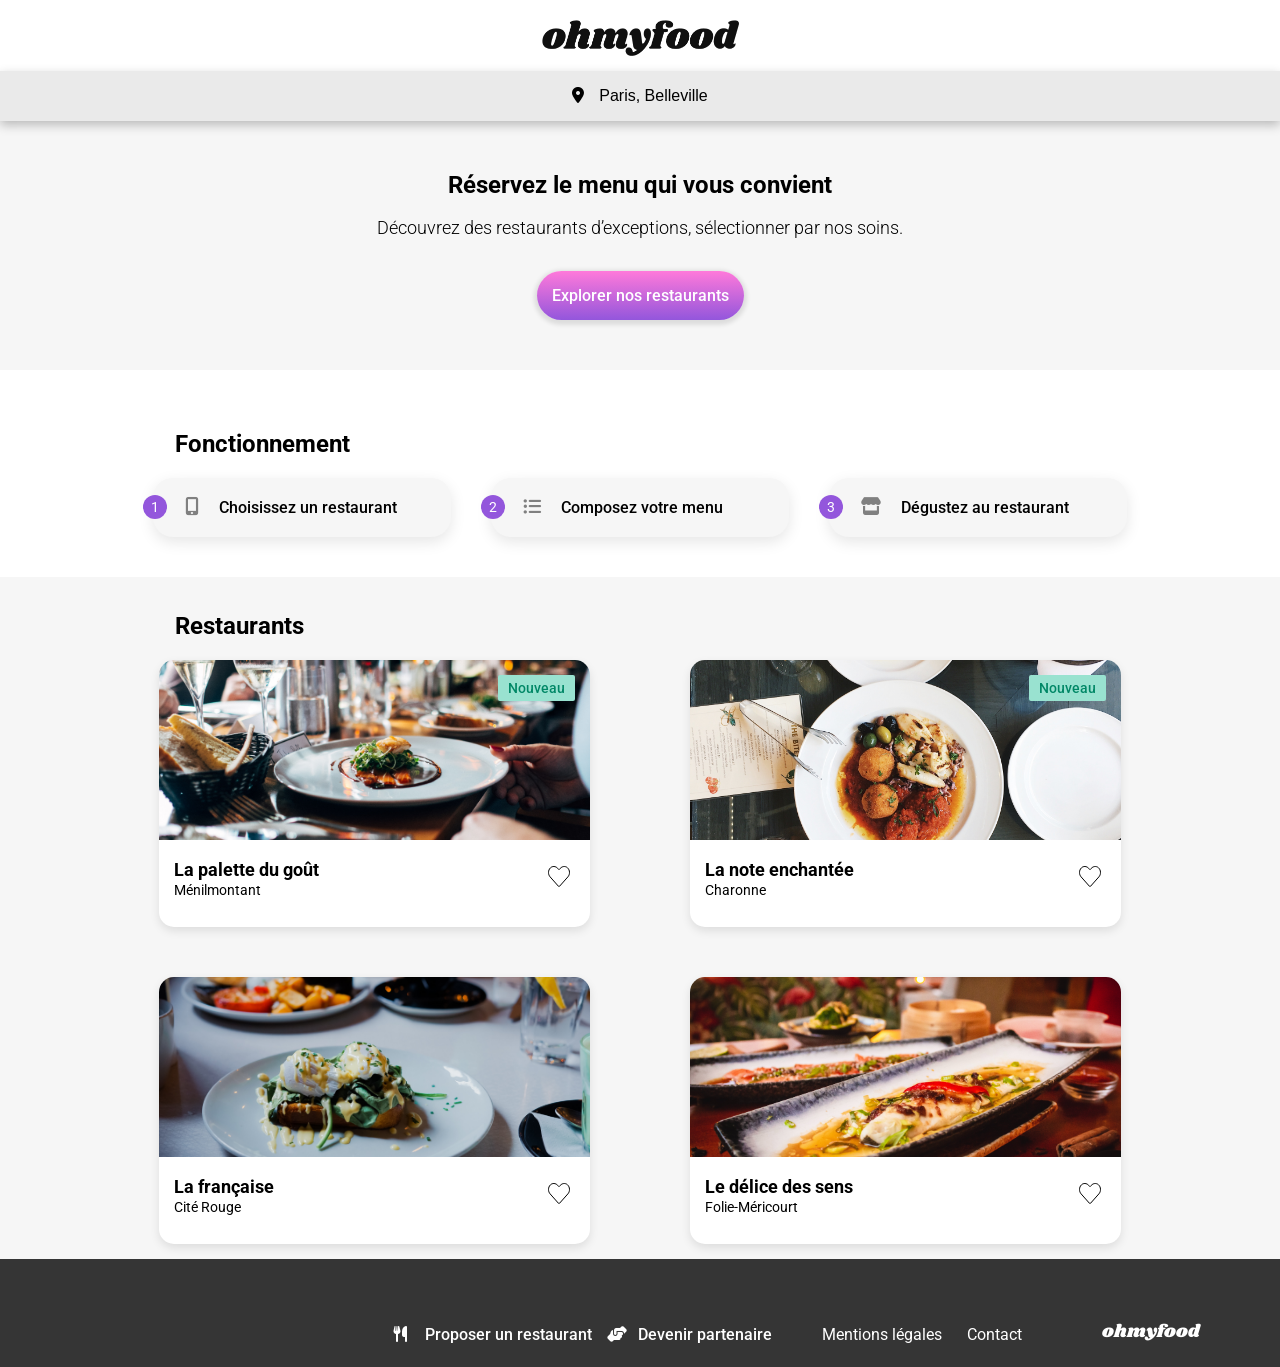
==== commit 715cff4a: "feat: ajout des liens et effets hover" ====
--- a/index.html
+++ b/index.html
@@ -17,15 +17,19 @@
 </head>
 
 <body>
+    <div class="loader">
+        <div class="loader__spinner"></div>
+        <p class="loader__text">ohmyfood...</p>
+    </div>
     <header class="header header">
         <img class="header__logo" src="assets/images/ohmyfood.png" alt="logo-du-site">
     </header>
     <main>
-        <section class="location">
+        <div class="location">
             <button class="location__btn-location">
                 <i class="fa-solid fa-location-dot"></i>Paris, Belleville
             </button>
-        </section>
+        </div>
         <section class="hero">
             <h1 class="hero__title">Réservez le menu qui vous convient</h1>
             <p class="hero__description">
@@ -195,25 +199,33 @@
             </div>
         </section>
     </main>
-    <footer class="footer">
-        <h2 class="footer__logo">ohmyfood</h2>
-        <ul class="footer__list">
-            <li class="footer__items">
-                <i class="footer__icon fa-solid fa-utensils"></i>
-                Proposer une restaurant
-            </li>
-            <li class="footer__items">
-                <i class="footer__icon fa-solid fa-handshake-angle"></i>
-                Devenir partenaire
-            </li>
-            </ul>
-            <div class="footer__text">
-            <p class="footer__paragraph">Mentions légales</p>
-              <p class="footer__paragraph">contact</p>
-       </div>
-        
-
-    </footer>
+   <footer class="footer">
+  <h2 class="footer__logo">ohmyfood</h2>
+
+  <ul class="footer__list">
+    <li class="footer__items">
+      <a href="#" class="footer__link">
+        <i class="footer__icon fa-solid fa-utensils"></i>
+        Proposer un restaurant
+      </a>
+    </li>
+
+    <li class="footer__items">
+      <a href="#" class="footer__link">
+        <i class="footer__icon fa-solid fa-handshake-angle"></i>
+        Devenir partenaire
+      </a>
+    </li>
+  </ul>
+
+  <div class="footer__text">
+    <a href="#" class="footer__paragraph">Mentions légales</a>
+
+    <a href="mailto:contact@ohmyfood.fr" class="footer__paragraph">
+      Contact
+    </a>
+  </div>
+</footer>
 </body>
 
 </html>
--- a/assets/css/style.css
+++ b/assets/css/style.css
@@ -32,7 +32,7 @@
   display: flex;
   justify-content: center;
   align-items: center;
-  height: 50px;
+  height: 20px;
 }
 
 .button--cta:hover {
@@ -78,7 +78,7 @@
   font-size: 14px;
   font-weight: 500;
 }
-.card__like {
+.card__like { /*positionnement du coeur*/
   position: absolute;
   right: 20px;
   bottom: 40px;
@@ -87,7 +87,7 @@
   cursor: pointer;
 }
 .card .card__heart,
-.card .card__heart--empty {
+.card .card__heart--empty { /*positionnement des coeur au même endroit*/
   position: absolute;
   top: 0;
   left: 0;
@@ -110,10 +110,10 @@
 .card {
   /*  HOVER */
 }
-.card .card__like:hover .card__heart {
+.card .card__like:hover .card__heart { /*affichage du coeur rempli au hover*/
   clip-path: inset(0 0 0 0);
 }
-.card .card__like:hover .card__heart--empty {
+.card .card__like:hover .card__heart--empty { /*cacher le coeur vide au hover*/
   opacity: 0;
 }
 
@@ -178,9 +178,17 @@
   font-size: 16px;
   font-weight: 400;
   margin: 0;
+  text-decoration: none;
   padding-bottom: 5px;
   padding-left: 20px;
   padding-top: -20px;
+}
+.footer__link {
+  display: flex;
+  align-items: center;
+  gap: 20px;
+  text-decoration: none;
+  color: #ffffff;
 }
 
 .location {
@@ -255,7 +263,7 @@
   /* LE NUMÉRO EN ROND */
 }
 .fonctionnement__item::before {
-  content: counter(step);
+  content: counter(step); /* affiche le numéro du compteur */
   position: absolute;
   left: -10px;
   width: 24px;
@@ -373,7 +381,7 @@
     width: 50%;
   }
   .menu__button {
-    width: 50%;
+    width: 20%;
     margin: 0 auto;
   }
 }
@@ -386,9 +394,16 @@
 .header__back i {
   position: absolute;
   left: 20px;
-  bottom: 15px;
+  bottom: 18px;
   font-size: 20px;
   color: #101010;
+}
+.header__logos {
+  /***mon élément***/
+  width: 197px;
+  height: 36px;
+  padding-top: 15px;
+  padding-bottom: 5px;
 }
 
 .menu {
@@ -442,10 +457,10 @@
 .menu__content {
   background: #f6f6f6;
   border-radius: 40px 40px 0 0;
-  margin-top: -40px;
+  margin-top: -40px; /* pour faire chevaucher le contenu sur l'image */
   padding: 30px 20px;
   position: relative;
-  z-index: 1;
+  z-index: 1; /* pour s'assurer que le contenu est au-dessus de l'image */
 }
 .menu__title-texte {
   font-family: "Shrikhand", serif;
@@ -461,10 +476,9 @@
   font-size: 16px;
   font-weight: 300;
   position: relative;
-  display: inline-block;
-}
-.menu__section-title::after {
-  /***ligne sous le titre***/
+  display: inline-block; /* nécessaire pour que le ::after soit positionné par rapport à ce titre */
+}
+.menu__section-title::after { /***ligne sous le titre***/
   content: "";
   position: absolute;
   left: 0;
@@ -534,8 +548,8 @@
   display: flex;
   align-items: center;
   justify-content: center;
-  transform: translateX(100%);
-  transition: transform 0.3s ease;
+  transform: translateX(100%); /* positionné à droite du menu, hors de la vue */
+  transition: transform 0.3s ease; /* transition pour le déplacement du check */
 }
 .menu__check i {
   background: white;
@@ -548,14 +562,158 @@
   justify-content: center;
   font-size: 16px;
 }
-.menu__item:hover .menu__item-content {
+.menu__item:hover .menu__item-content { /* au hover sur l'item, on déplace le contenu vers la gauche pour faire apparaître le check */
   margin-right: 60px;
 }
 .menu__item:hover .menu__check {
-  transform: translateX(0);
+  transform: translateX(0); /* au hover sur l'item, on fait glisser le check pour le faire apparaître */
 }
 .menu__button {
   display: flex;
   justify-content: center;
   margin-top: 30px;
+}
+
+/* Animation pour les items du menu, avec un délai progressif pour chaque section */
+@keyframes anim-menu {
+  from {
+    /* etat initial */
+    opacity: 0;
+    transform: translateY(-25px);
+  }
+  to {
+    /* etat final */
+    opacity: 1;
+    transform: translateY(0);
+  }
+}
+/* état initial */
+.menu__item {
+  opacity: 0;
+  animation: anim-menu 0.8s ease-out forwards;
+}
+
+/* base de timing par section */
+.section--entrees {
+  --base-delay: 0s;
+}
+
+/*variable CSS pour le délai de base de chaque section */
+.section--plats {
+  --base-delay: 1.4s;
+}
+
+.section--desserts {
+  --base-delay: 2.8s;
+}
+
+.menu__item:nth-of-type(1) {
+  animation-delay: calc(var(--base-delay) + 0.4s);
+  /* délai progressif pour chaque item */
+}
+
+.menu__item:nth-of-type(2) {
+  animation-delay: calc(var(--base-delay) + 0.8s);
+  /* délai progressif pour chaque item */
+}
+
+.menu__item:nth-of-type(3) {
+  animation-delay: calc(var(--base-delay) + 1.2s);
+  /* délai progressif pour chaque item */
+}
+
+.menu__item:nth-of-type(4) {
+  animation-delay: calc(var(--base-delay) + 1.6s);
+  /* délai progressif pour chaque item */
+}
+
+.menu__item:nth-of-type(5) {
+  animation-delay: calc(var(--base-delay) + 2s);
+  /* délai progressif pour chaque item */
+}
+
+.menu__item:nth-of-type(6) {
+  animation-delay: calc(var(--base-delay) + 2.4s);
+  /* délai progressif pour chaque item */
+}
+
+.menu__item:nth-of-type(7) {
+  animation-delay: calc(var(--base-delay) + 2.8s);
+  /* délai progressif pour chaque item */
+}
+
+.menu__item:nth-of-type(8) {
+  animation-delay: calc(var(--base-delay) + 3.2s);
+  /* délai progressif pour chaque item */
+}
+
+.menu__item:nth-of-type(9) {
+  animation-delay: calc(var(--base-delay) + 3.6s);
+  /* délai progressif pour chaque item */
+}
+
+.menu__item:nth-of-type(10) {
+  animation-delay: calc(var(--base-delay) + 4s);
+  /* délai progressif pour chaque item */
+}
+
+/* Animation pour le loader d'accueil */
+.loader {
+  position: fixed;
+  inset: 0;
+  background: #ffffff;
+  z-index: 9999;
+  display: flex;
+  flex-direction: column;
+  align-items: center;
+  justify-content: center;
+  gap: 20px;
+  animation: anim-accueil 3s ease forwards;
+}
+.loader__spinner {
+  width: 60px;
+  height: 60px;
+  border: 6px solid #eaeaea;
+  border-top: 6px solid #9356dc;
+  border-right: 6px solid #ff79da;
+  border-radius: 50%;
+  animation: spin 1s linear infinite;
+}
+.loader__text {
+  font-family: "Shrikhand", serif;
+  font-size: 2rem;
+  color: #9356dc;
+}
+
+/* rotation spinner */
+@keyframes spin {
+  to {
+    transform: rotate(360deg);
+  }
+}
+/* disparition loader */
+@keyframes anim-accueil {
+  0%, 85% {
+    opacity: 1;
+  }
+  100% {
+    opacity: 0;
+    display: none;
+  }
+}
+.fonctionnement__item {
+  transition: transform 0.3s ease, box-shadow 0.3s ease, background-color 0.3s ease;
+}
+.fonctionnement__item:hover {
+  transform: translateY(-5px);
+  box-shadow: 0 8px 15px rgba(0, 0, 0, 0.15);
+  background-color: #f6f6f6;
+}
+
+.card {
+  transition: transform 0.1s ease, box-shadow 0.1s ease;
+}
+.card:hover {
+  transform: translateY(-5px);
+  box-shadow: 0 8px 15px rgba(0, 0, 0, 0.15);
 }/*# sourceMappingURL=style.css.map */
